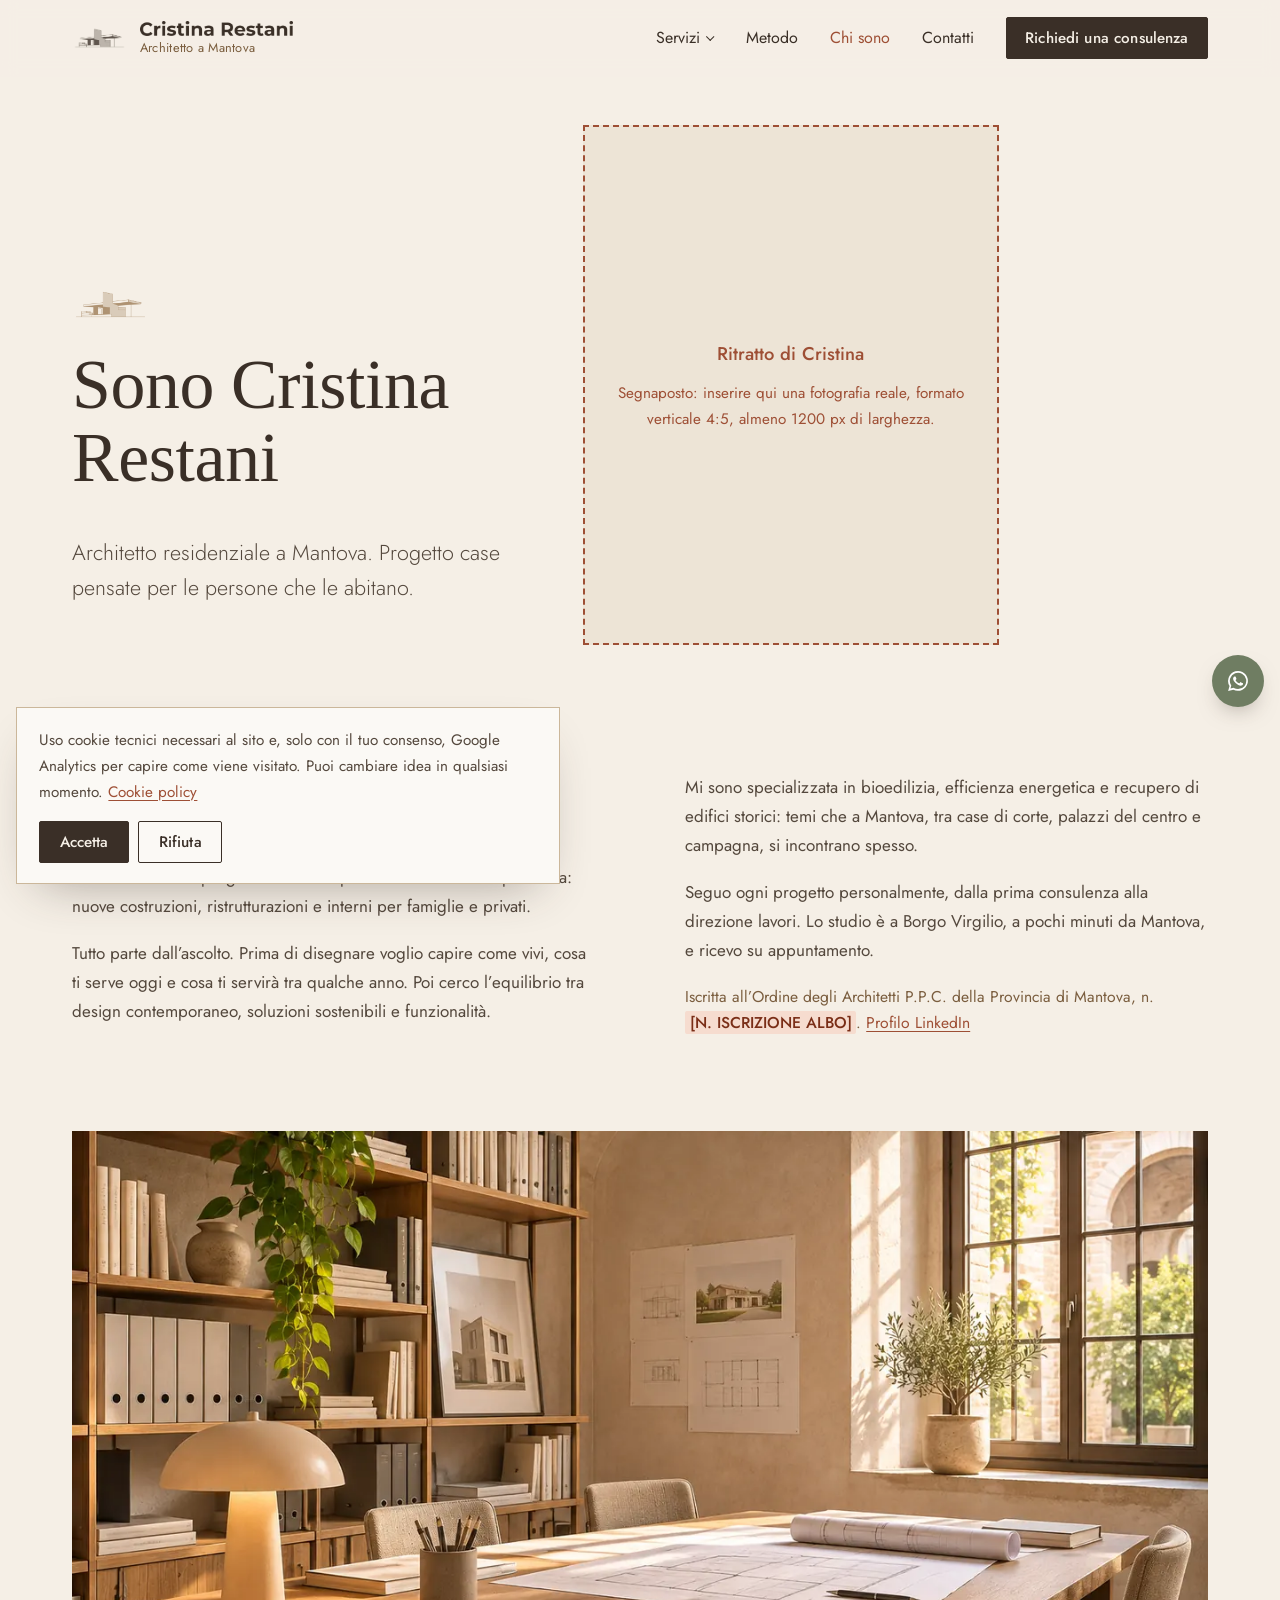
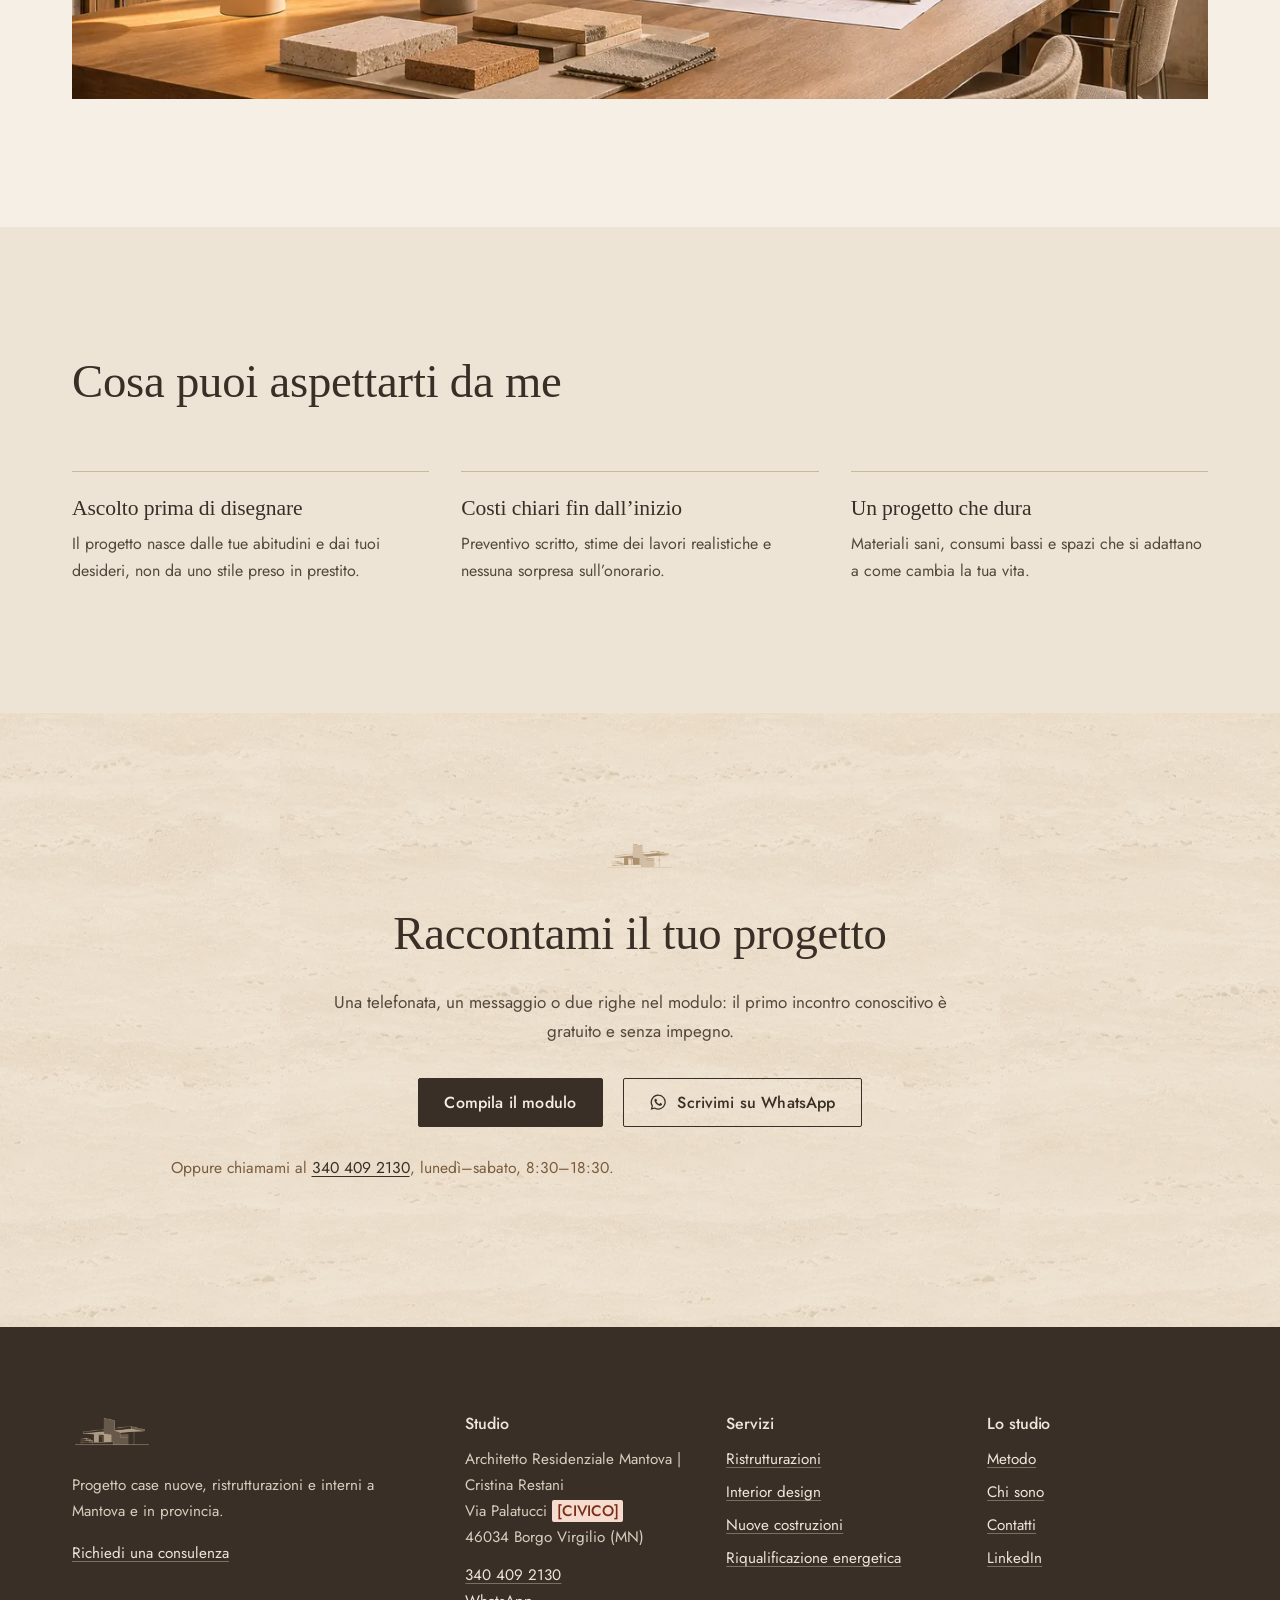
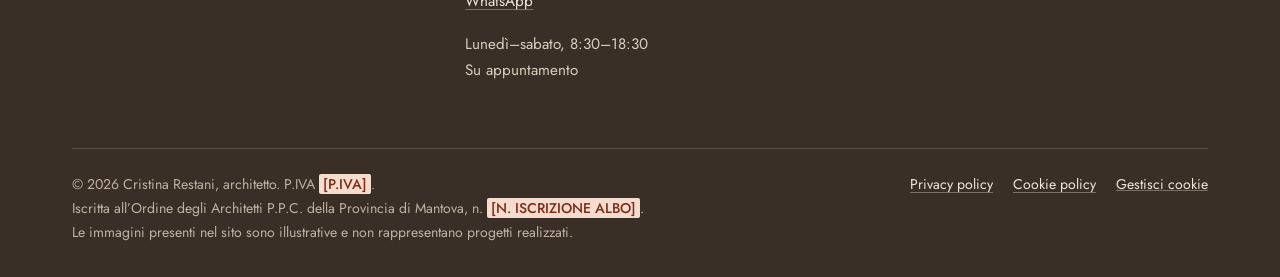
==== chi-sono/index.html @ 560571b9 "Bozza del sito architettomantova.it per revisione Co-Authored-By: Claude Opus 5.5 <noreply@anthropic" ====
<!DOCTYPE html>
<html lang="it">
<head>
<meta charset="utf-8">
<meta name="viewport" content="width=device-width, initial-scale=1">
<title>Chi sono | Cristina Restani, architetto a Mantova</title>
<meta name="description" content="Cristina Restani, architetto residenziale a Mantova: nuove costruzioni, ristrutturazioni e interni, con attenzione a bioedilizia, efficienza energetica ed edifici storici.">
<link rel="canonical" href="https://www.architettomantova.it/chi-sono/">
<meta name="robots" content="noindex, nofollow">
<meta property="og:type" content="website">
<meta property="og:locale" content="it_IT">
<meta property="og:site_name" content="Cristina Restani, architetto">
<meta property="og:title" content="Chi sono | Cristina Restani, architetto a Mantova">
<meta property="og:description" content="Cristina Restani, architetto residenziale a Mantova: nuove costruzioni, ristrutturazioni e interni, con attenzione a bioedilizia, efficienza energetica ed edifici storici.">
<meta property="og:url" content="https://www.architettomantova.it/chi-sono/">
<meta property="og:image" content="https://www.architettomantova.it/assets/img/og-image.jpg">
<meta property="og:image:width" content="1200">
<meta property="og:image:height" content="630">
<meta name="twitter:card" content="summary_large_image">
<meta name="theme-color" content="#f5efe6">
<link rel="icon" href="../favicon.ico" sizes="any">
<link rel="icon" type="image/png" sizes="32x32" href="../assets/favicon/favicon-32x32.png">
<link rel="icon" type="image/png" sizes="16x16" href="../assets/favicon/favicon-16x16.png">
<link rel="apple-touch-icon" href="../assets/favicon/apple-touch-icon.png">
<link rel="manifest" href="../site.webmanifest">
<link rel="preload" href="../assets/fonts/bodoni-moda-latin-opsz-normal.woff2" as="font" type="font/woff2" crossorigin>
<link rel="preload" href="../assets/fonts/jost-latin-400-normal.woff2" as="font" type="font/woff2" crossorigin>
<link rel="stylesheet" href="../assets/css/style.css">
<script type="application/ld+json">{"@context":"https://schema.org","@type":"ProfessionalService","additionalType":"https://www.wikidata.org/wiki/Q42973","@id":"https://www.architettomantova.it/#studio","name":"Architetto Residenziale Mantova | Cristina Restani","alternateName":"Architetto Cristina Restani","description":"Architetto residenziale a Mantova: progettazione case, nuove costruzioni, ristrutturazioni, interior design e riqualificazione energetica. Consulenze e direzione lavori a Mantova e provincia.","url":"https://www.architettomantova.it/","image":"https://www.architettomantova.it/assets/img/og-image.jpg","logo":"https://www.architettomantova.it/assets/favicon/android-chrome-512x512.png","telephone":"+39 340 409 2130","email":"architettocristinarestani@gmail.com","address":{"@type":"PostalAddress","streetAddress":"Via Palatucci","postalCode":"46034","addressLocality":"Borgo Virgilio","addressRegion":"MN","addressCountry":"IT"},"geo":{"@type":"GeoCoordinates","latitude":45.1138341,"longitude":10.7978958},"openingHoursSpecification":[{"@type":"OpeningHoursSpecification","dayOfWeek":["Monday","Tuesday","Wednesday","Thursday","Friday","Saturday"],"opens":"08:30","closes":"18:30"}],"areaServed":[{"@type":"City","name":"Mantova"},{"@type":"City","name":"Borgo Virgilio"},{"@type":"City","name":"Curtatone"},{"@type":"City","name":"Porto Mantovano"},{"@type":"City","name":"San Giorgio Bigarello"},{"@type":"City","name":"Bagnolo San Vito"},{"@type":"City","name":"Roncoferraro"},{"@type":"City","name":"Rivalta sul Mincio"},{"@type":"City","name":"San Silvestro"},{"@type":"City","name":"Cerese"},{"@type":"City","name":"Suzzara"},{"@type":"City","name":"San Benedetto Po"},{"@type":"City","name":"Gonzaga"}],"founder":{"@type":"Person","name":"Cristina Restani","jobTitle":"Architetto","sameAs":["https://www.linkedin.com/in/cristina-restani-8320693a/"]},"sameAs":["https://www.linkedin.com/in/cristina-restani-8320693a/"],"knowsAbout":["Architettura residenziale","Ristrutturazioni","Interior design","Bioedilizia","Efficienza energetica","Recupero di edifici storici"]}</script>
<script type="application/ld+json">{"@context":"https://schema.org","@type":"BreadcrumbList","itemListElement":[{"@type":"ListItem","position":1,"name":"Home","item":"https://www.architettomantova.it/"},{"@type":"ListItem","position":2,"name":"Chi sono","item":"https://www.architettomantova.it/chi-sono/"}]}</script>
</head>
<body class="tema-caldo">
<a class="skip-link" href="#contenuto">Vai al contenuto</a>
<header class="site-header">
  <div class="wrap site-header__bar">
    <a class="brand" href="../" aria-label="Cristina Restani, architetto: torna alla home">
      <span class="pict" aria-hidden="true"></span>
      <span class="brand__text"><span class="brand__name" aria-hidden="true"></span><span class="brand__role">Architetto a Mantova</span></span>
    </a>
    <button class="nav-toggle" type="button" aria-expanded="false" aria-controls="site-nav"><span class="nav-toggle__label">Menu</span><span class="nav-toggle__icon" aria-hidden="true"></span></button>
    <nav class="site-nav" id="site-nav" aria-label="Navigazione principale">
      <ul>
        <li><button class="nav-sub-toggle" type="button" aria-expanded="false" aria-controls="nav-servizi">Servizi</button>
          <ul class="nav-sub" id="nav-servizi" hidden><li><a href="../ristrutturazioni/">Ristrutturazioni</a></li><li><a href="../interior-design/">Interior design</a></li><li><a href="../nuove-costruzioni/">Nuove costruzioni</a></li><li><a href="../riqualificazione-energetica/">Riqualificazione energetica</a></li></ul></li>
        <li><a href="../metodo/">Metodo</a></li>
        <li><a href="../chi-sono/" aria-current="page">Chi sono</a></li>
        <li><a href="../contatti/">Contatti</a></li>
        <li class="nav-cta"><a class="btn btn--primary" href="../contatti/#modulo">Richiedi una consulenza</a></li>
      </ul>
    </nav>
  </div>
</header>
<main id="contenuto">
<section class="hero-page">
  <div class="wrap hero-page__grid">
    <div class="hero-page__media" style="margin:0">
      <div class="portrait-slot" role="img" aria-label="Spazio riservato al ritratto di Cristina Restani">
        <strong>Ritratto di Cristina</strong>
        <span>Segnaposto: inserire qui una fotografia reale, formato verticale 4:5, almeno 1200 px di larghezza.</span>
      </div>
    </div>
    <div class="hero-page__text">
      <span class="pict pict--draw" aria-hidden="true"></span>
      <h1>Sono Cristina Restani</h1>
      <p class="lead">Architetto residenziale a Mantova. Progetto case pensate per le persone che le abitano.</p>
    </div>
  </div>
</section>

<section class="section">
  <div class="wrap split">
    <div class="prose">
      <h2>Il mio lavoro</h2>
      <p>Da oltre vent’anni progetto abitazioni private a Mantova e in provincia: nuove costruzioni, ristrutturazioni e interni per famiglie e privati.</p>
      <p>Tutto parte dall’ascolto. Prima di disegnare voglio capire come vivi, cosa ti serve oggi e cosa ti servirà tra qualche anno. Poi cerco l’equilibrio tra design contemporaneo, soluzioni sostenibili e funzionalità.</p>
    </div>
    <div class="prose">
      <p>Mi sono specializzata in bioedilizia, efficienza energetica e recupero di edifici storici: temi che a Mantova, tra case di corte, palazzi del centro e campagna, si incontrano spesso.</p>
      <p>Seguo ogni progetto personalmente, dalla prima consulenza alla direzione lavori. Lo studio è a Borgo Virgilio, a pochi minuti da Mantova, e ricevo su appuntamento.</p>
      <p class="credentials">Iscritta all’Ordine degli Architetti P.P.C. della Provincia di Mantova, n. <span class="placeholder">[N. ISCRIZIONE ALBO]</span>. <a href="https://www.linkedin.com/in/cristina-restani-8320693a/" rel="noopener">Profilo LinkedIn</a></p>
    </div>
  </div>
  <div class="wrap wide-media"><img src="../assets/img/chisono-studio-1280.webp" srcset="../assets/img/chisono-studio-768.webp 768w, ../assets/img/chisono-studio-1280.webp 1280w, ../assets/img/chisono-studio-1536.webp 1536w" sizes="(min-width: 76em) 72rem, 100vw" width="1536" height="1024" alt="Piccolo studio di architettura in un edificio storico, con un grande tavolo in legno, disegni, campioni di materiali e librerie" loading="lazy" decoding="async"></div>
</section>

<section class="section section--alt" aria-labelledby="principi">
  <div class="wrap">
    <div class="section__head"><h2 id="principi">Cosa puoi aspettarti da me</h2></div>
    <div class="principles">
      <div class="offer__item"><h3>Ascolto prima di disegnare</h3><p>Il progetto nasce dalle tue abitudini e dai tuoi desideri, non da uno stile preso in prestito.</p></div>
      <div class="offer__item"><h3>Costi chiari fin dall’inizio</h3><p>Preventivo scritto, stime dei lavori realistiche e nessuna sorpresa sull’onorario.</p></div>
      <div class="offer__item"><h3>Un progetto che dura</h3><p>Materiali sani, consumi bassi e spazi che si adattano a come cambia la tua vita.</p></div>
    </div>
  </div>
</section>

<section class="section section--feature cta" aria-labelledby="cta-title">
  <div class="wrap">
    <span class="pict" aria-hidden="true"></span>
    <h2 id="cta-title">Raccontami il tuo progetto</h2>
    <p class="center">Una telefonata, un messaggio o due righe nel modulo: il primo incontro conoscitivo è gratuito e senza impegno.</p>
    <div class="actions">
      <a class="btn btn--primary" href="../contatti/#modulo">Compila il modulo</a>
      <a class="btn btn--ghost" href="https://wa.me/393404092130?text=Ciao%20Cristina%2C%20ti%20scrivo%20dal%20sito%20architettomantova.it" rel="noopener"><svg viewBox="0 0 24 24" aria-hidden="true" fill="currentColor"><path d="M12.04 2a9.9 9.9 0 0 0-8.5 15l-1.4 5 5.2-1.36A9.9 9.9 0 1 0 12.04 2Zm0 18.1a8.2 8.2 0 0 1-4.18-1.15l-.3-.18-3.08.81.82-3-.2-.31a8.2 8.2 0 1 1 6.94 3.83Zm4.5-6.14c-.25-.12-1.46-.72-1.69-.8-.23-.08-.39-.12-.55.12-.16.25-.63.8-.78.97-.14.16-.29.18-.53.06a6.7 6.7 0 0 1-3.32-2.9c-.25-.43.25-.4.72-1.33.08-.16.04-.3-.02-.43-.06-.12-.55-1.33-.76-1.82-.2-.48-.4-.41-.55-.42h-.47a.9.9 0 0 0-.65.3 2.74 2.74 0 0 0-.86 2.04 4.76 4.76 0 0 0 1 2.53 10.9 10.9 0 0 0 4.17 3.69c1.55.67 2.16.73 2.94.61.47-.07 1.46-.6 1.66-1.17.2-.58.2-1.07.15-1.17-.06-.1-.22-.17-.46-.29Z"/></svg>Scrivimi su WhatsApp</a>
    </div>
    <p class="cta__phone">Oppure chiamami al <a href="tel:+393404092130">340 409 2130</a>, lunedì–sabato, 8:30–18:30.</p>
  </div>
</section>
</main>
<footer class="site-footer">
  <div class="wrap">
    <div class="footer-grid">
      <div class="footer-brand">
        <span class="pict" aria-hidden="true"></span>
        <p>Progetto case nuove, ristrutturazioni e interni a Mantova e in provincia.</p>
        <p><a href="../contatti/#modulo">Richiedi una consulenza</a></p>
      </div>
      <div>
        <h2>Studio</h2>
        <address>Architetto Residenziale Mantova | Cristina Restani<br>Via Palatucci <span class="placeholder">[CIVICO]</span><br>46034 Borgo Virgilio (MN)</address>
        <p style="margin-top:.8rem"><a href="tel:+393404092130">340 409 2130</a><br><a href="https://wa.me/393404092130?text=Ciao%20Cristina%2C%20ti%20scrivo%20dal%20sito%20architettomantova.it" rel="noopener">WhatsApp</a></p>
        <p>Lunedì–sabato, 8:30–18:30<br>Su appuntamento</p>
      </div>
      <div>
        <h2>Servizi</h2>
        <ul><li><a href="../ristrutturazioni/">Ristrutturazioni</a></li><li><a href="../interior-design/">Interior design</a></li><li><a href="../nuove-costruzioni/">Nuove costruzioni</a></li><li><a href="../riqualificazione-energetica/">Riqualificazione energetica</a></li></ul>
      </div>
      <div>
        <h2>Lo studio</h2>
        <ul>
          <li><a href="../metodo/">Metodo</a></li>
          <li><a href="../chi-sono/">Chi sono</a></li>
          <li><a href="../contatti/">Contatti</a></li>
          <li><a href="https://www.linkedin.com/in/cristina-restani-8320693a/" rel="noopener">LinkedIn</a></li>
        </ul>
      </div>
    </div>
    <div class="footer-bottom">
      <div>
        <p>© 2026 Cristina Restani, architetto. P.IVA <span class="placeholder">[P.IVA]</span>.<br>Iscritta all’Ordine degli Architetti P.P.C. della Provincia di Mantova, n. <span class="placeholder">[N. ISCRIZIONE ALBO]</span>.</p>
        <p>Le immagini presenti nel sito sono illustrative e non rappresentano progetti realizzati.</p>
      </div>
      <p class="footer-legal"><a href="../privacy-policy/">Privacy policy</a> <a href="../cookie-policy/">Cookie policy</a> <button class="linkbtn" type="button" data-cookie-settings>Gestisci cookie</button></p>
    </div>
  </div>
</footer>
<a class="wa-float" href="https://wa.me/393404092130?text=Ciao%20Cristina%2C%20ti%20scrivo%20dal%20sito%20architettomantova.it" rel="noopener" aria-label="Scrivimi su WhatsApp"><svg viewBox="0 0 24 24" aria-hidden="true" fill="currentColor"><path d="M12.04 2a9.9 9.9 0 0 0-8.5 15l-1.4 5 5.2-1.36A9.9 9.9 0 1 0 12.04 2Zm0 18.1a8.2 8.2 0 0 1-4.18-1.15l-.3-.18-3.08.81.82-3-.2-.31a8.2 8.2 0 1 1 6.94 3.83Zm4.5-6.14c-.25-.12-1.46-.72-1.69-.8-.23-.08-.39-.12-.55.12-.16.25-.63.8-.78.97-.14.16-.29.18-.53.06a6.7 6.7 0 0 1-3.32-2.9c-.25-.43.25-.4.72-1.33.08-.16.04-.3-.02-.43-.06-.12-.55-1.33-.76-1.82-.2-.48-.4-.41-.55-.42h-.47a.9.9 0 0 0-.65.3 2.74 2.74 0 0 0-.86 2.04 4.76 4.76 0 0 0 1 2.53 10.9 10.9 0 0 0 4.17 3.69c1.55.67 2.16.73 2.94.61.47-.07 1.46-.6 1.66-1.17.2-.58.2-1.07.15-1.17-.06-.1-.22-.17-.46-.29Z"/></svg></a>
<div class="cookie-banner" id="cookie-banner" role="dialog" aria-live="polite" aria-label="Preferenze sui cookie" hidden>
  <p>Uso cookie tecnici necessari al sito e, solo con il tuo consenso, Google Analytics per capire come viene visitato. Puoi cambiare idea in qualsiasi momento. <a href="../cookie-policy/">Cookie policy</a></p>
  <div class="actions"><button class="btn btn--primary" type="button" data-consent="accept">Accetta</button><button class="btn btn--ghost" type="button" data-consent="reject">Rifiuta</button></div>
</div>
<script src="../assets/js/main.js" defer></script>
</body>
</html>
---- assets/css/style.css ----
/* ==========================================================================
   architettomantova.it — Cristina Restani
   Un solo foglio di stile, mobile-first.
   ========================================================================== */

/* ---------- Font (self-hosted, nessuna chiamata esterna) ---------- */
@font-face {
  font-family: "Bodoni Moda";
  src: url("../fonts/bodoni-moda-latin-opsz-normal.woff2") format("woff2");
  font-weight: 400 900;
  font-style: normal;
  font-display: swap;
}
@font-face {
  font-family: "Jost";
  src: url("../fonts/jost-latin-300-normal.woff2") format("woff2");
  font-weight: 300;
  font-style: normal;
  font-display: swap;
}
@font-face {
  font-family: "Jost";
  src: url("../fonts/jost-latin-400-normal.woff2") format("woff2");
  font-weight: 400;
  font-style: normal;
  font-display: swap;
}
@font-face {
  font-family: "Jost";
  src: url("../fonts/jost-latin-500-normal.woff2") format("woff2");
  font-weight: 500;
  font-style: normal;
  font-display: swap;
}

/* ---------- Token ---------- */
:root {
  --calce: #f5efe6;        /* intonaco bianco caldo */
  --calce-scura: #ede4d6;  /* sezioni alternate */
  --sabbia: #e2d4be;
  --travertino: #cbb79a;
  --rovere: #9c7b55;       /* linee, numeri, decorazioni */
  --rovere-scuro: #7a5d3e; /* testo secondario su chiaro */
  --terra: #3a2f27;        /* titoli e testo forte */
  --terra-testo: #54483d;  /* testo corrente */
  --terracotta: #9e4f35;   /* accento: link, focus */
  --salvia: #6f7d62;
  --bianco: #fbf9f5;       /* pagine minimal */
  --grigio: #ecebe7;       /* pagine minimal, campiture */

  --bg: var(--calce);
  --bg-alt: var(--calce-scura);
  --bg-feature: linear-gradient(rgba(237, 228, 214, .72), rgba(237, 228, 214, .72)), url("../img/texture-travertino.webp") center / 720px repeat;
  --bg-soft: linear-gradient(rgba(245, 239, 230, .55), rgba(245, 239, 230, .55)), url("../img/texture-intonaco.webp") center / 720px repeat;

  --serif: "Bodoni Moda", "Didot", "Bodoni 72", Georgia, serif;
  --sans: "Jost", "Futura", "Century Gothic", system-ui, sans-serif;

  --wrap: 76rem;
  --wrap-text: 40rem;
  --gutter: clamp(1.25rem, 4vw, 2.5rem);
  --section: clamp(4.5rem, 10vw, 8.5rem);
  --radius: 2px;
  --ease: cubic-bezier(.2, .7, .2, 1);
}

/* Le pagine minimal (progetto del nuovo) cambiano solo le campiture: niente texture. */
.tema-minimal {
  --bg: var(--bianco);
  --bg-alt: var(--grigio);
  --bg-feature: var(--grigio);
  --bg-soft: var(--bianco);
}

/* ---------- Base ---------- */
*, *::before, *::after { box-sizing: border-box; }
html { -webkit-text-size-adjust: 100%; scroll-behavior: smooth; }
@media (prefers-reduced-motion: reduce) {
  html { scroll-behavior: auto; }
  *, *::before, *::after { animation-duration: .01ms !important; animation-iteration-count: 1 !important; transition-duration: .01ms !important; }
}
body {
  margin: 0;
  background: var(--bg);
  color: var(--terra-testo);
  font-family: var(--sans);
  font-size: 1.0625rem;
  font-weight: 400;
  line-height: 1.7;
  text-rendering: optimizeLegibility;
  -webkit-font-smoothing: antialiased;
}
img { display: block; max-width: 100%; height: auto; }
a { color: var(--terracotta); text-decoration-thickness: 1px; text-underline-offset: .2em; }
a:hover { color: var(--terra); }
:focus-visible { outline: 2px solid var(--terracotta); outline-offset: 3px; }
::selection { background: var(--sabbia); color: var(--terra); }

h1, h2, h3, h4 {
  font-family: var(--serif);
  font-weight: 400;
  color: var(--terra);
  line-height: 1.12;
  margin: 0 0 .6em;
  letter-spacing: -.005em;
  text-wrap: balance;
}
h1 { font-size: clamp(2.5rem, 4.2vw + 1rem, 4.75rem); line-height: 1.04; }
h2 { font-size: clamp(1.95rem, 2.4vw + 1rem, 3.1rem); }
h3 { font-size: clamp(1.35rem, .6vw + 1.1rem, 1.65rem); line-height: 1.2; }
p { margin: 0 0 1.1em; max-width: var(--wrap-text); text-wrap: pretty; }
ul, ol { padding-left: 1.2em; }
strong { font-weight: 500; color: var(--terra); }

.lead { font-size: clamp(1.15rem, .5vw + 1rem, 1.35rem); line-height: 1.6; color: var(--terra-testo); font-weight: 300; }
.visually-hidden { position: absolute !important; width: 1px; height: 1px; overflow: hidden; clip: rect(0 0 0 0); white-space: nowrap; }

.skip-link { position: absolute; left: 1rem; top: -4rem; z-index: 100; background: var(--terra); color: var(--calce); padding: .6rem 1rem; }
.skip-link:focus { top: 1rem; }

.wrap { width: 100%; max-width: var(--wrap); margin-inline: auto; padding-inline: var(--gutter); }
.section { padding-block: var(--section); }
.section--alt { background: var(--bg-alt); }
.section--feature { background: var(--bg-feature); }
.section--soft { background: var(--bg-soft); }
.section__head { max-width: 46rem; margin-bottom: clamp(2.5rem, 5vw, 4rem); }
.section__head p { margin-top: -.2em; }
.center { text-align: center; margin-inline: auto; }
.center p { margin-inline: auto; }

/* ---------- Pittogramma: il segno ricorrente ---------- */
.pict {
  display: inline-block;
  width: var(--pw, 5.5rem);
  aspect-ratio: 514 / 213;
  background: currentColor;
  -webkit-mask: url("../brand/pittogramma.png") center / contain no-repeat;
  mask: url("../brand/pittogramma.png") center / contain no-repeat;
  color: var(--rovere);
}
@media (min-resolution: 2dppx) {
  .pict { -webkit-mask-image: url("../brand/pittogramma@2x.png"); mask-image: url("../brand/pittogramma@2x.png"); }
}
/* L'unico momento animato del sito: il pittogramma si disegna da sinistra. */
.pict--draw { animation: draw 1.6s var(--ease) .25s both; }
@keyframes draw { from { clip-path: inset(0 100% 0 0); } to { clip-path: inset(0 0 0 0); } }

/* ---------- Pulsanti ---------- */
.actions { display: flex; flex-wrap: wrap; gap: .75rem 1.25rem; align-items: center; margin-top: 2rem; }
.btn {
  display: inline-flex; align-items: center; gap: .6rem;
  min-height: 3.1rem; padding: .8rem 1.6rem;
  font: 500 1rem/1.2 var(--sans); letter-spacing: .01em;
  text-decoration: none; border-radius: var(--radius);
  border: 1px solid var(--terra); transition: background .25s, color .25s, border-color .25s;
  cursor: pointer;
}
.btn--primary { background: var(--terra); color: var(--calce); }
.btn--primary:hover { background: var(--terracotta); border-color: var(--terracotta); color: #fff; }
.btn--ghost { background: transparent; color: var(--terra); }
.btn--ghost:hover { background: var(--terra); color: var(--calce); }
.btn svg { width: 1.15rem; height: 1.15rem; flex: none; }
.link-quiet { color: var(--terra); font-weight: 500; text-decoration: underline; text-decoration-color: var(--travertino); }
.link-quiet:hover { text-decoration-color: var(--terracotta); color: var(--terracotta); }

/* ---------- Header ---------- */
.site-header {
  position: sticky; top: 0; z-index: 50;
  background: color-mix(in srgb, var(--bg) 94%, transparent);
  -webkit-backdrop-filter: blur(8px); backdrop-filter: blur(8px);
  border-bottom: 1px solid transparent; transition: border-color .3s;
}
.nav-open { overflow: hidden; }
.nav-open .site-header { -webkit-backdrop-filter: none; backdrop-filter: none; background: var(--bg); }
.site-header.is-scrolled { border-bottom-color: color-mix(in srgb, var(--travertino) 55%, transparent); }
.site-header__bar { display: flex; align-items: center; justify-content: space-between; gap: 1rem; height: 4.75rem; }
.brand { display: inline-flex; align-items: center; gap: .85rem; color: var(--terra); text-decoration: none; }
.brand .pict { --pw: 3.4rem; color: var(--terra); }
.brand__text { display: flex; flex-direction: column; line-height: 1.1; }
.brand__name { width: 9.6rem; aspect-ratio: 900 / 88; background: currentColor;
  -webkit-mask: url("../brand/logotipo.png") left center / contain no-repeat; mask: url("../brand/logotipo.png") left center / contain no-repeat; }
.brand__role { font-size: .8rem; color: var(--rovere-scuro); letter-spacing: .02em; margin-top: .3rem; }

.nav-toggle {
  display: inline-flex; align-items: center; gap: .6rem;
  background: none; border: 0; padding: .6rem 0; color: var(--terra); font: 500 1rem var(--sans); cursor: pointer;
}
.nav-toggle__icon { position: relative; width: 1.6rem; height: 10px; }
.nav-toggle__icon::before, .nav-toggle__icon::after { content: ""; position: absolute; left: 0; right: 0; height: 1.5px; background: currentColor; transition: transform .3s var(--ease); }
.nav-toggle__icon::before { top: 0; }
.nav-toggle__icon::after { bottom: 0; }
.nav-open .nav-toggle__icon::before { transform: translateY(4.25px) rotate(45deg); }
.nav-open .nav-toggle__icon::after { transform: translateY(-4.25px) rotate(-45deg); }

.site-nav { display: none; }
.nav-open .site-nav {
  display: block; position: fixed; inset: 4.75rem 0 0 0; background: var(--bg);
  overflow-y: auto; padding: 1.5rem var(--gutter) 3rem;
}
.site-nav ul { list-style: none; margin: 0; padding: 0; }
.site-nav a, .nav-sub-toggle { color: var(--terra); text-decoration: none; }
.site-nav > ul > li { border-bottom: 1px solid color-mix(in srgb, var(--travertino) 50%, transparent); }
.site-nav > ul > li > a, .nav-sub-toggle {
  display: block; width: 100%; text-align: left; padding: 1rem 0;
  font: 400 1.65rem/1.2 var(--serif); background: none; border: 0; cursor: pointer;
}
.site-nav .nav-sub { padding: 0 0 1rem 0; }
.nav-sub a { display: block; padding: .45rem 0; font-size: 1.1rem; }
.site-nav a[aria-current="page"] { color: var(--terracotta); }
.site-nav .nav-cta { border-bottom: 0; padding-top: 1.5rem; }
.site-nav .nav-cta a { font: 500 1rem var(--sans); }

@media (min-width: 64em) {
  .nav-toggle { display: none; }
  .site-nav, .nav-open .site-nav { display: block; position: static; padding: 0; background: none; overflow: visible; }
  .site-nav > ul { display: flex; align-items: center; gap: 2rem; }
  .site-nav > ul > li { border: 0; position: relative; }
  .site-nav > ul > li > a, .nav-sub-toggle { font: 400 1rem/1 var(--sans); padding: .5rem 0; width: auto; }
  .site-nav > ul > li > a:hover, .nav-sub-toggle:hover { color: var(--terracotta); }
  .nav-sub-toggle::after { content: ""; display: inline-block; width: .4em; height: .4em; margin-left: .45em; border: solid currentColor; border-width: 0 1.5px 1.5px 0; transform: translateY(-.2em) rotate(45deg); }
  .site-nav .nav-sub {
    position: absolute; top: calc(100% + .9rem); left: -1.5rem; min-width: 17rem;
    background: var(--bg); padding: 1rem 1.5rem; border: 1px solid color-mix(in srgb, var(--travertino) 60%, transparent);
    box-shadow: 0 18px 40px -24px rgba(58, 47, 39, .35);
  }
  .nav-sub[hidden] { display: none; }
  .nav-sub a { font-size: 1rem; }
  .site-nav .nav-cta { padding: 0; }
  .site-nav .nav-cta a { display: inline-flex; padding: .7rem 1.2rem; font-size: .95rem; min-height: 0; }
}

/* ---------- Hero home: immagine in passe-partout ---------- */
.hero-home { position: relative; padding: 0 clamp(.75rem, 2vw, 1.5rem); }
.hero-home__frame { position: relative; height: min(46vh, 30rem); overflow: hidden; }
.hero-home__frame img { width: 100%; height: 100%; object-fit: cover; object-position: 62% center; }
.hero-home__text {
  position: relative; margin: -4rem clamp(.5rem, 3vw, 2rem) 0;
  background: var(--bg); padding: 2rem clamp(1.25rem, 4vw, 3rem) 0;
}
.hero-home__text .pict { --pw: 6.5rem; margin-bottom: 1.4rem; color: var(--rovere); }
.hero-home__text h1 { margin-bottom: .35em; }
.hero-home__text .lead { max-width: 34rem; }
@media (min-width: 60em) {
  .hero-home__frame { height: calc(100vh - 4.75rem - 3rem); min-height: 34rem; max-height: 52rem; }
  .hero-home__frame img { object-position: center; }
  .hero-home__text {
    position: absolute; left: clamp(1.5rem, 4vw, 4rem); bottom: -3.5rem; margin: 0;
    width: min(40rem, 50%); padding: 3rem 3.25rem 2.75rem;
  }
}

/* ---------- Hero pagine interne: testo e immagine affiancati ---------- */
.hero-page { padding-top: clamp(1.5rem, 4vw, 3rem); }
.hero-page__grid { display: grid; gap: 2rem; }
.hero-page__media { margin: 0 calc(var(--gutter) * -1); }
.hero-page__media img { width: 100%; aspect-ratio: 3 / 2; object-fit: cover; }
.hero-page__text .pict { --pw: 4.75rem; margin-bottom: 1.25rem; }
.hero-page__text .lead { max-width: 32rem; }
.hero-page__note { margin-top: 1.5rem; font-size: .95rem; color: var(--rovere-scuro); }
@media (min-width: 56em) {
  .hero-page__grid { grid-template-columns: 5fr 7fr; align-items: end; gap: clamp(2rem, 5vw, 5rem); }
  .hero-page__media { margin: 0 calc(var(--gutter) * -1) 0 0; order: 2; }
  .hero-page__media img { aspect-ratio: 4 / 3.4; }
  .hero-page__text { padding-bottom: 1rem; }
}

/* ---------- Manifesto (frase centrata nel vuoto) ---------- */
.statement { text-align: center; }
.statement .pict { --pw: 4.5rem; margin-bottom: 2rem; }
.statement__text {
  font-family: var(--serif); color: var(--terra);
  font-size: clamp(1.55rem, 1.9vw + 1rem, 2.5rem); line-height: 1.32;
  max-width: 50rem; margin: 0 auto;
}

/* ---------- Presentazione con immagine sfalsata ---------- */
.intro { display: grid; gap: 3rem; align-items: center; }
.intro__media { position: relative; max-width: 30rem; }
.intro__media::before {
  content: ""; position: absolute; inset: 12% 0 -8% 18%;
  background: var(--sabbia) url("../img/texture-intonaco.webp") center / 600px; z-index: 0;
}
.intro__media img { position: relative; z-index: 1; width: 82%; aspect-ratio: 2 / 3; object-fit: cover; }
@media (min-width: 56em) {
  .intro { grid-template-columns: 5fr 6fr; gap: clamp(3rem, 7vw, 7rem); }
}

/* ---------- Servizi in home: colonne sfalsate ---------- */
.services { display: grid; gap: 3rem 1.5rem; grid-template-columns: 1fr; }
.service { position: relative; }
.service__img { overflow: hidden; margin-bottom: 1.25rem; }
.service__img img { width: 100%; aspect-ratio: 4 / 5; object-fit: cover; transition: transform .9s var(--ease); }
.service:hover .service__img img { transform: scale(1.03); }
.service h3 { margin-bottom: .4rem; }
.service h3 a { color: inherit; text-decoration: none; }
.service h3 a::after { content: ""; position: absolute; inset: 0; } /* tutta la scheda è cliccabile */
.service h3 a:focus-visible { outline: none; }
.service:focus-within { outline: 2px solid var(--terracotta); outline-offset: 6px; }
.service p { font-size: 1rem; margin: 0; }
.service__more { display: inline-block; margin-top: .9rem; font-weight: 500; color: var(--terra); border-bottom: 1px solid var(--travertino); }
.service:hover .service__more { border-color: var(--terracotta); color: var(--terracotta); }
@media (min-width: 38em) { .services { grid-template-columns: 1fr 1fr; } .service:nth-child(even) { margin-top: 4rem; } }
@media (min-width: 64em) {
  .services { grid-template-columns: repeat(4, 1fr); gap: 2rem; }
  .service:nth-child(even) { margin-top: 5.5rem; }
  .service__img img { aspect-ratio: 2 / 3; }
}

/* ---------- Passaggi numerati (solo dove c'è una sequenza) ---------- */
.steps { list-style: none; margin: 0; padding: 0; display: grid; gap: 2.25rem; counter-reset: step; }
.step { position: relative; padding-top: 1.4rem; border-top: 1px solid var(--travertino); counter-increment: step; }
.step::before {
  content: counter(step); display: block; font-family: var(--serif); font-size: 2.6rem; line-height: 1;
  color: var(--rovere); margin-bottom: .9rem;
}
.step h3 { font-size: 1.35rem; margin-bottom: .45rem; }
.step p { font-size: 1rem; margin: 0; }
@media (min-width: 44em) { .steps { grid-template-columns: repeat(2, 1fr); gap: 2.5rem 2rem; } }
@media (min-width: 64em) {
  .steps--4 { grid-template-columns: repeat(4, 1fr); }
  .steps--5 { grid-template-columns: repeat(5, 1fr); gap: 1.5rem; }
  .steps--3 { grid-template-columns: repeat(3, 1fr); }
}
.section__foot { margin-top: 3rem; }

/* ---------- Zona servita ---------- */
.zone__media { margin-bottom: clamp(2.5rem, 5vw, 4rem); }
.zone__media img { width: 100%; aspect-ratio: 21 / 9; object-fit: cover; }
.zone { display: grid; gap: 2rem; }
.towns { list-style: none; padding: 0; margin: 0; columns: 2; column-gap: 2rem; }
.towns li { padding: .5rem 0; border-bottom: 1px solid color-mix(in srgb, var(--travertino) 55%, transparent); break-inside: avoid; color: var(--terra); }
@media (min-width: 48em) { .towns { columns: 3; } }
@media (min-width: 60em) { .zone { grid-template-columns: 4fr 7fr; gap: 5rem; } }

/* ---------- Invito finale ---------- */
.cta { text-align: center; position: relative; overflow: hidden; }
.cta .pict { --pw: 4.5rem; margin-bottom: 1.75rem; }
.cta h2 { max-width: 34rem; margin-inline: auto; }
.cta .actions { justify-content: center; }
.cta__phone { margin-top: 1.75rem; font-size: .98rem; color: var(--rovere-scuro); }
.cta__phone a { color: var(--terra); }

/* ---------- Pagine servizio ---------- */
.prose h2 { margin-top: 0; }
.split { display: grid; gap: 3rem; align-items: start; }
@media (min-width: 56em) {
  .split { grid-template-columns: 1fr 1fr; gap: clamp(3rem, 7vw, 6.5rem); align-items: center; }
  .split--media-left > :first-child { order: -1; }
}
.split__media img { width: 100%; object-fit: cover; }
.wide-media { margin-top: clamp(3rem, 6vw, 5rem); }
.wide-media img { width: 100%; aspect-ratio: 16 / 8; object-fit: cover; }

.offer { display: grid; gap: 2.5rem; }
.offer__item { border-top: 1px solid var(--travertino); padding-top: 1.5rem; }
.offer__item h3 { margin-bottom: .5rem; }
.offer__item p { font-size: 1rem; margin: 0; }
@media (min-width: 52em) { .offer { grid-template-columns: repeat(3, 1fr); gap: 2.5rem; } }

.reasons { margin: 0; }
.reasons div { padding: 1.1rem 0; border-bottom: 1px solid color-mix(in srgb, var(--travertino) 60%, transparent); }
.reasons div:first-child { border-top: 1px solid color-mix(in srgb, var(--travertino) 60%, transparent); }
.reasons dt { font-family: var(--serif); font-size: 1.25rem; color: var(--terra); margin-bottom: .2rem; }
.reasons dd { margin: 0; font-size: 1rem; }

.costs { display: grid; gap: 2.5rem; }
.costs__box { background: var(--bg); padding: clamp(1.75rem, 4vw, 3rem); }
.costs__box h3 { margin-bottom: .75rem; }
.costs__box p:last-child { margin-bottom: 0; }
.costs__list { margin: 0; }
.costs__list div { display: grid; gap: .1rem; padding: .85rem 0; border-bottom: 1px solid color-mix(in srgb, var(--travertino) 60%, transparent); }
.costs__list dt { color: var(--terra); font-weight: 500; }
.costs__list dd { margin: 0; }
.note { font-size: .95rem; color: var(--rovere-scuro); }
@media (min-width: 52em) {
  .costs { grid-template-columns: 1fr 1fr; }
  .costs__list div { grid-template-columns: 14rem 1fr; gap: 1.5rem; }
}

/* ---------- FAQ (details nativi, accessibili senza JS) ---------- */
.faq { max-width: 52rem; }
.faq details { border-bottom: 1px solid color-mix(in srgb, var(--rovere) 35%, transparent); }
.faq details:first-of-type { border-top: 1px solid color-mix(in srgb, var(--rovere) 35%, transparent); }
.faq summary {
  list-style: none; cursor: pointer; position: relative;
  padding: 1.3rem 2.5rem 1.3rem 0; font-family: var(--serif); font-size: clamp(1.15rem, .4vw + 1.05rem, 1.35rem); color: var(--terra); line-height: 1.3;
}
.faq summary::-webkit-details-marker { display: none; }
.faq summary::after {
  content: ""; position: absolute; right: .35rem; top: 50%; width: .7rem; height: .7rem;
  border: solid var(--rovere); border-width: 0 1.5px 1.5px 0; transform: translateY(-70%) rotate(45deg); transition: transform .3s var(--ease);
}
.faq details[open] summary::after { transform: translateY(-25%) rotate(-135deg); }
.faq summary:hover { color: var(--terracotta); }
.faq__answer { padding: 0 0 1.4rem; }
.faq__answer p, .faq__answer ul { font-size: 1rem; }
.faq__answer ul { margin: 0 0 1em; }

/* ---------- Modulo ---------- */
.contact-grid { display: grid; gap: 3rem; }
@media (min-width: 60em) { .contact-grid { grid-template-columns: 7fr 4fr; gap: 5rem; } }
.form { display: grid; gap: 1.25rem; }
.form__row { display: grid; gap: 1.25rem; }
@media (min-width: 40em) { .form__row { grid-template-columns: 1fr 1fr; } }
.field { display: grid; gap: .4rem; }
.field label, .field legend { font-size: .95rem; font-weight: 500; color: var(--terra); }
.field .req { color: var(--terracotta); }
.field input, .field select, .field textarea {
  width: 100%; font: 400 1rem/1.5 var(--sans); color: var(--terra);
  background: var(--bianco); border: 1px solid var(--travertino); border-radius: var(--radius);
  padding: .8rem .95rem; min-height: 3.1rem; transition: border-color .2s;
}
.tema-minimal .field input, .tema-minimal .field select, .tema-minimal .field textarea { background: #fff; }
.field select { appearance: none; background-image: linear-gradient(45deg, transparent 50%, var(--rovere) 50%), linear-gradient(135deg, var(--rovere) 50%, transparent 50%);
  background-position: calc(100% - 1.3rem) 55%, calc(100% - .95rem) 55%; background-size: .35rem .35rem; background-repeat: no-repeat; padding-right: 2.5rem; }
.field textarea { min-height: 8rem; resize: vertical; }
.field input:hover, .field select:hover, .field textarea:hover { border-color: var(--rovere); }
.field input:focus-visible, .field select:focus-visible, .field textarea:focus-visible { outline: 2px solid var(--terracotta); outline-offset: 0; border-color: var(--terracotta); }
.check { display: flex; gap: .75rem; align-items: flex-start; font-size: .95rem; }
.check input { width: 1.2rem; height: 1.2rem; margin-top: .25rem; accent-color: var(--terra); flex: none; }
.hp { position: absolute; left: -9999px; }
.form__status { min-height: 1.5rem; margin: 0; font-weight: 500; }
.form__status.is-ok { color: var(--salvia); }
.form__status.is-error { color: var(--terracotta); }
.form .note { margin: 0; }

.contact-card { display: grid; gap: 1.5rem; align-content: start; }
.contact-card h3 { font-size: 1.3rem; margin-bottom: .3rem; }
.contact-card p { margin: 0; font-size: 1rem; }
.contact-card a { color: var(--terra); }
.contact-card .btn { margin-top: .75rem; }

/* ---------- Metodo: fasi alternate ---------- */
.phase { display: grid; gap: 2rem; align-items: center; padding-block: clamp(2.5rem, 5vw, 4rem); }
.phase + .phase { border-top: 1px solid color-mix(in srgb, var(--travertino) 60%, transparent); }
.phase__num { font-family: var(--serif); font-size: 3.5rem; line-height: 1; color: var(--rovere); display: block; margin-bottom: .75rem; }
.phase__media img { width: 100%; aspect-ratio: 1; object-fit: cover; max-width: 30rem; }
@media (min-width: 56em) {
  .phase { grid-template-columns: 1fr 1fr; gap: clamp(3rem, 7vw, 6rem); }
  .phase--flip .phase__media { order: 2; }
  .phase--text { grid-template-columns: 1fr; }
  .phase--text > div { max-width: 40rem; margin-left: calc(50% + clamp(1.5rem, 3.5vw, 3rem)); }
}

/* ---------- Chi sono ---------- */
.portrait-slot {
  aspect-ratio: 4 / 5; width: 100%; max-width: 26rem;
  display: grid; place-content: center; gap: .75rem; text-align: center; padding: 2rem;
  border: 2px dashed var(--terracotta); background: var(--calce-scura); color: var(--terracotta);
}
.portrait-slot strong { color: var(--terracotta); font-size: 1.15rem; }
.portrait-slot span { font-size: .95rem; }
.principles { display: grid; gap: 2rem; }
@media (min-width: 52em) { .principles { grid-template-columns: repeat(3, 1fr); } }
.principles h3 { font-size: 1.35rem; }
.principles p { font-size: 1rem; margin: 0; }
.credentials { font-size: .98rem; color: var(--rovere-scuro); }

/* ---------- Segnaposto ben visibili ---------- */
.placeholder { background: #f6dccf; color: #7a2e17; padding: 0 .3em; border-radius: 2px; font-weight: 500; white-space: nowrap; }

/* ---------- Testi legali ---------- */
.legal { max-width: 46rem; }
.legal h2 { font-size: 1.6rem; margin-top: 2.5rem; }
.legal h3 { font-size: 1.2rem; margin-top: 1.75rem; }
.legal table { width: 100%; border-collapse: collapse; font-size: .95rem; margin: 1rem 0 1.5rem; }
.legal th, .legal td { text-align: left; padding: .6rem .5rem; border-bottom: 1px solid var(--travertino); vertical-align: top; }
.legal th { color: var(--terra); font-weight: 500; }
.draft-banner { background: #f6dccf; color: #7a2e17; padding: 1rem 1.25rem; margin-bottom: 2rem; font-size: .95rem; }

/* ---------- 404 ---------- */
.not-found { min-height: 60vh; display: grid; place-content: center; text-align: center; }
.not-found .pict { --pw: 8rem; margin: 0 auto 2rem; }

/* ---------- Footer ---------- */
.site-footer { background: var(--terra); color: #d9cdbd; padding-block: clamp(3.5rem, 7vw, 5.5rem) 2rem; font-size: .95rem; }
.site-footer a { color: #efe6d9; text-decoration-color: rgba(239, 230, 217, .35); }
.site-footer a:hover { color: #fff; text-decoration-color: #fff; }
.footer-grid { display: grid; gap: 2.5rem; }
@media (min-width: 48em) { .footer-grid { grid-template-columns: 1.4fr 1fr 1fr; } }
@media (min-width: 64em) { .footer-grid { grid-template-columns: 1.6fr 1fr 1fr 1fr; } }
.footer-brand .pict { --pw: 5rem; color: var(--travertino); margin-bottom: 1rem; }
.footer-brand p { color: #d9cdbd; }
.site-footer h2 { font-family: var(--sans); font-size: 1rem; font-weight: 500; color: #efe6d9; margin-bottom: .9rem; }
.site-footer ul { list-style: none; padding: 0; margin: 0; }
.site-footer li { margin-bottom: .45rem; }
.site-footer address { font-style: normal; }
.footer-bottom { margin-top: 3rem; padding-top: 1.5rem; border-top: 1px solid rgba(217, 205, 189, .2); display: grid; gap: .6rem; font-size: .88rem; color: #bfb19f; }
@media (min-width: 48em) { .footer-bottom { grid-template-columns: 1fr auto; } }
.footer-bottom p { margin: 0; max-width: none; }
.linkbtn { background: none; border: 0; padding: 0; font: inherit; color: #efe6d9; text-decoration: underline; text-decoration-color: rgba(239, 230, 217, .35); cursor: pointer; }
.site-footer .placeholder { background: #f6dccf; color: #7a2e17; }

/* ---------- WhatsApp discreto ---------- */
.wa-float {
  position: fixed; right: 1rem; bottom: 1rem; z-index: 40;
  width: 3.25rem; height: 3.25rem; border-radius: 50%; display: grid; place-items: center;
  background: var(--salvia); color: #fff; box-shadow: 0 10px 24px -12px rgba(58, 47, 39, .6);
  transition: transform .25s var(--ease), background .25s, bottom .3s var(--ease);
}
.wa-float:hover { background: var(--terra); color: #fff; transform: translateY(-2px); }
.wa-float svg { width: 1.5rem; height: 1.5rem; }
.has-cookie-banner .wa-float { bottom: calc(var(--cookie-h, 9rem) + 1rem); }

/* ---------- Banner cookie ---------- */
.cookie-banner {
  position: fixed; left: 1rem; right: 1rem; bottom: 1rem; z-index: 60;
  max-width: 34rem; background: var(--bianco); color: var(--terra-testo);
  border: 1px solid var(--travertino); padding: 1.25rem 1.4rem; box-shadow: 0 20px 50px -24px rgba(58, 47, 39, .45); font-size: .95rem;
}
.cookie-banner[hidden] { display: none; }
.cookie-banner p { margin: 0 0 1rem; }
.cookie-banner .actions { margin-top: 0; gap: .6rem; }
.cookie-banner .btn { min-height: 2.6rem; padding: .55rem 1.2rem; font-size: .95rem; }
@media (max-width: 40em) {
  .cookie-banner { left: .5rem; right: .5rem; bottom: .5rem; padding: .9rem 1rem; font-size: .86rem; line-height: 1.5; }
  .cookie-banner p { margin-bottom: .7rem; }
  .cookie-banner .actions { flex-wrap: nowrap; }
  .cookie-banner .btn { flex: 1; justify-content: center; min-height: 2.5rem; }
}

/* ---------- Stampa ---------- */
@media print {
  .site-header, .wa-float, .cookie-banner, .site-footer .footer-bottom button { display: none !important; }
  body { background: #fff; }
}
.footer-legal { display: flex; flex-wrap: wrap; gap: .4rem 1.25rem; align-items: baseline; }
/* Pulsante nel menu: ripristina lo stile .btn--primary sovrascritto dalle regole del menu */
.site-nav .nav-cta a.btn { display: inline-flex; width: auto; background: var(--terra); color: var(--calce); border: 1px solid var(--terra); padding: .8rem 1.4rem; font: 500 1rem/1.2 var(--sans); }
.site-nav .nav-cta a.btn:hover { background: var(--terracotta); border-color: var(--terracotta); color: #fff; }
@media (min-width: 64em) { .site-nav .nav-cta a.btn { padding: .65rem 1.15rem; font-size: .95rem; } }
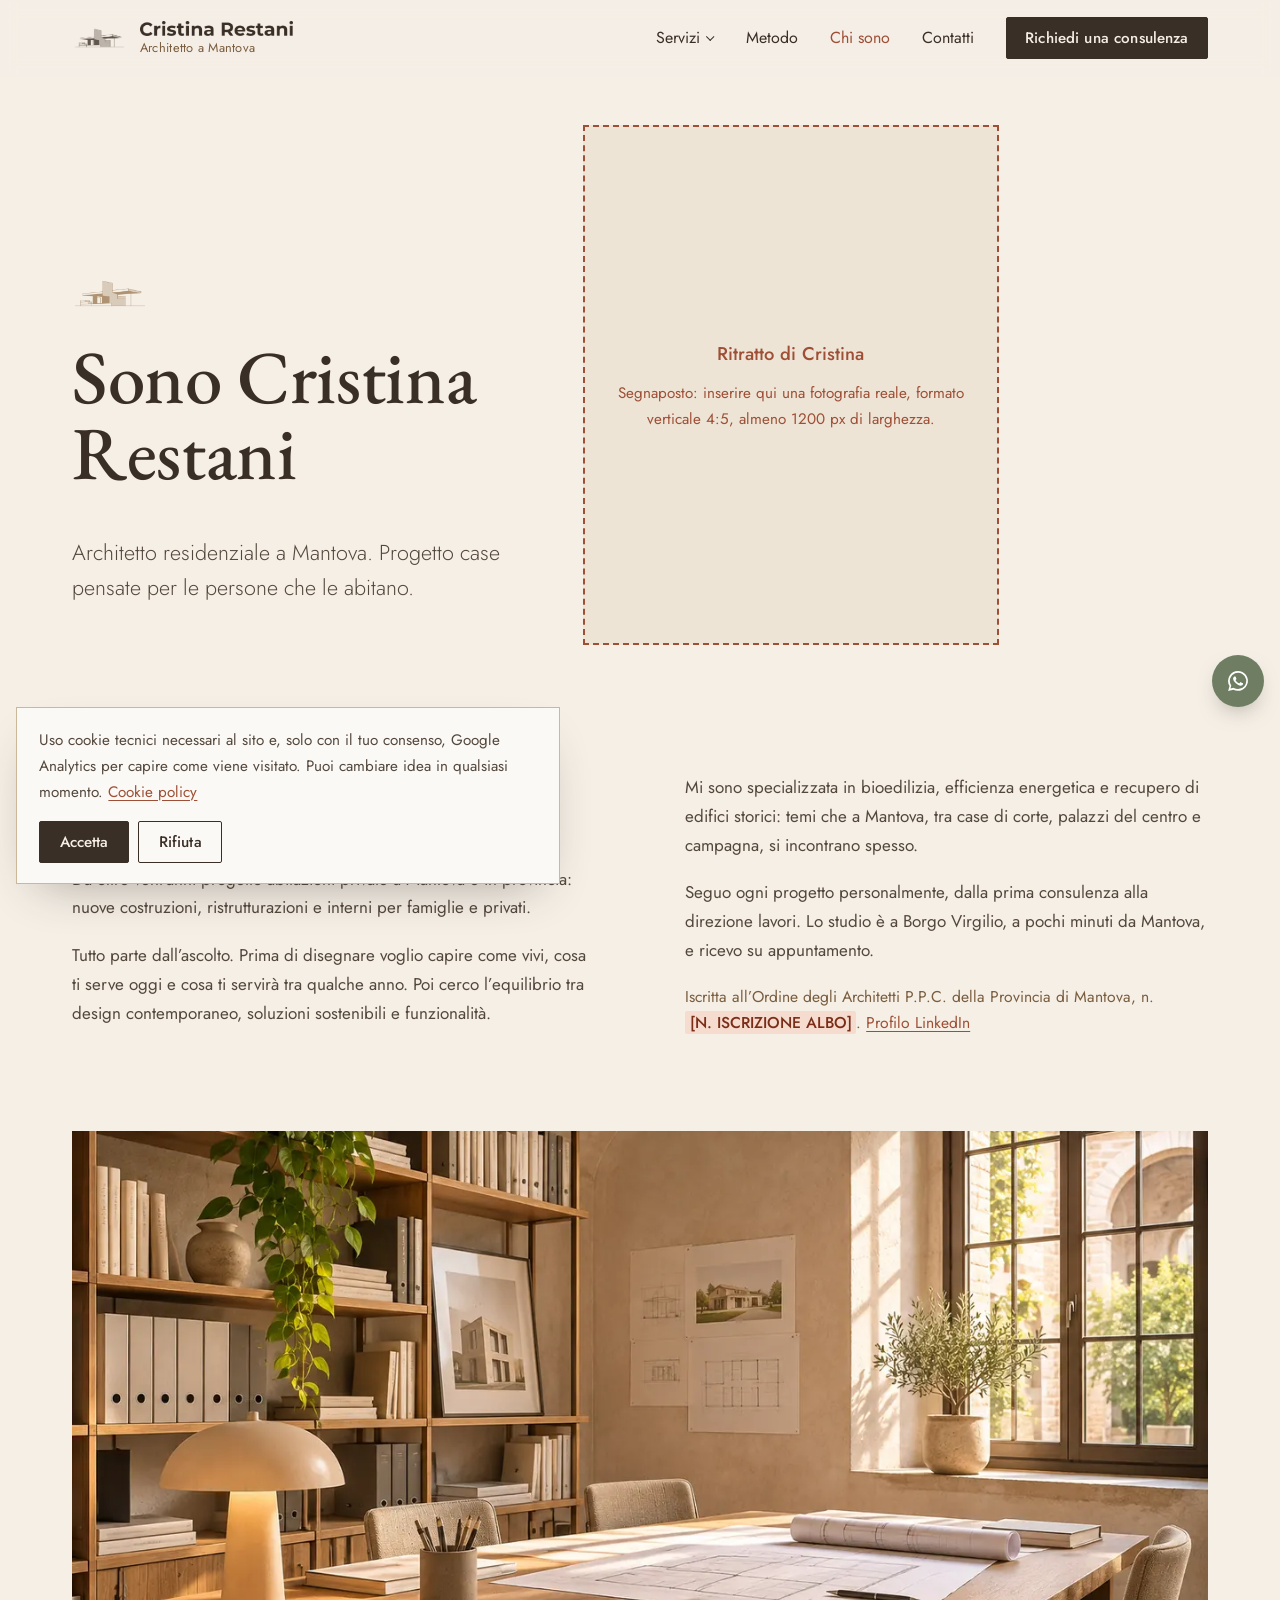
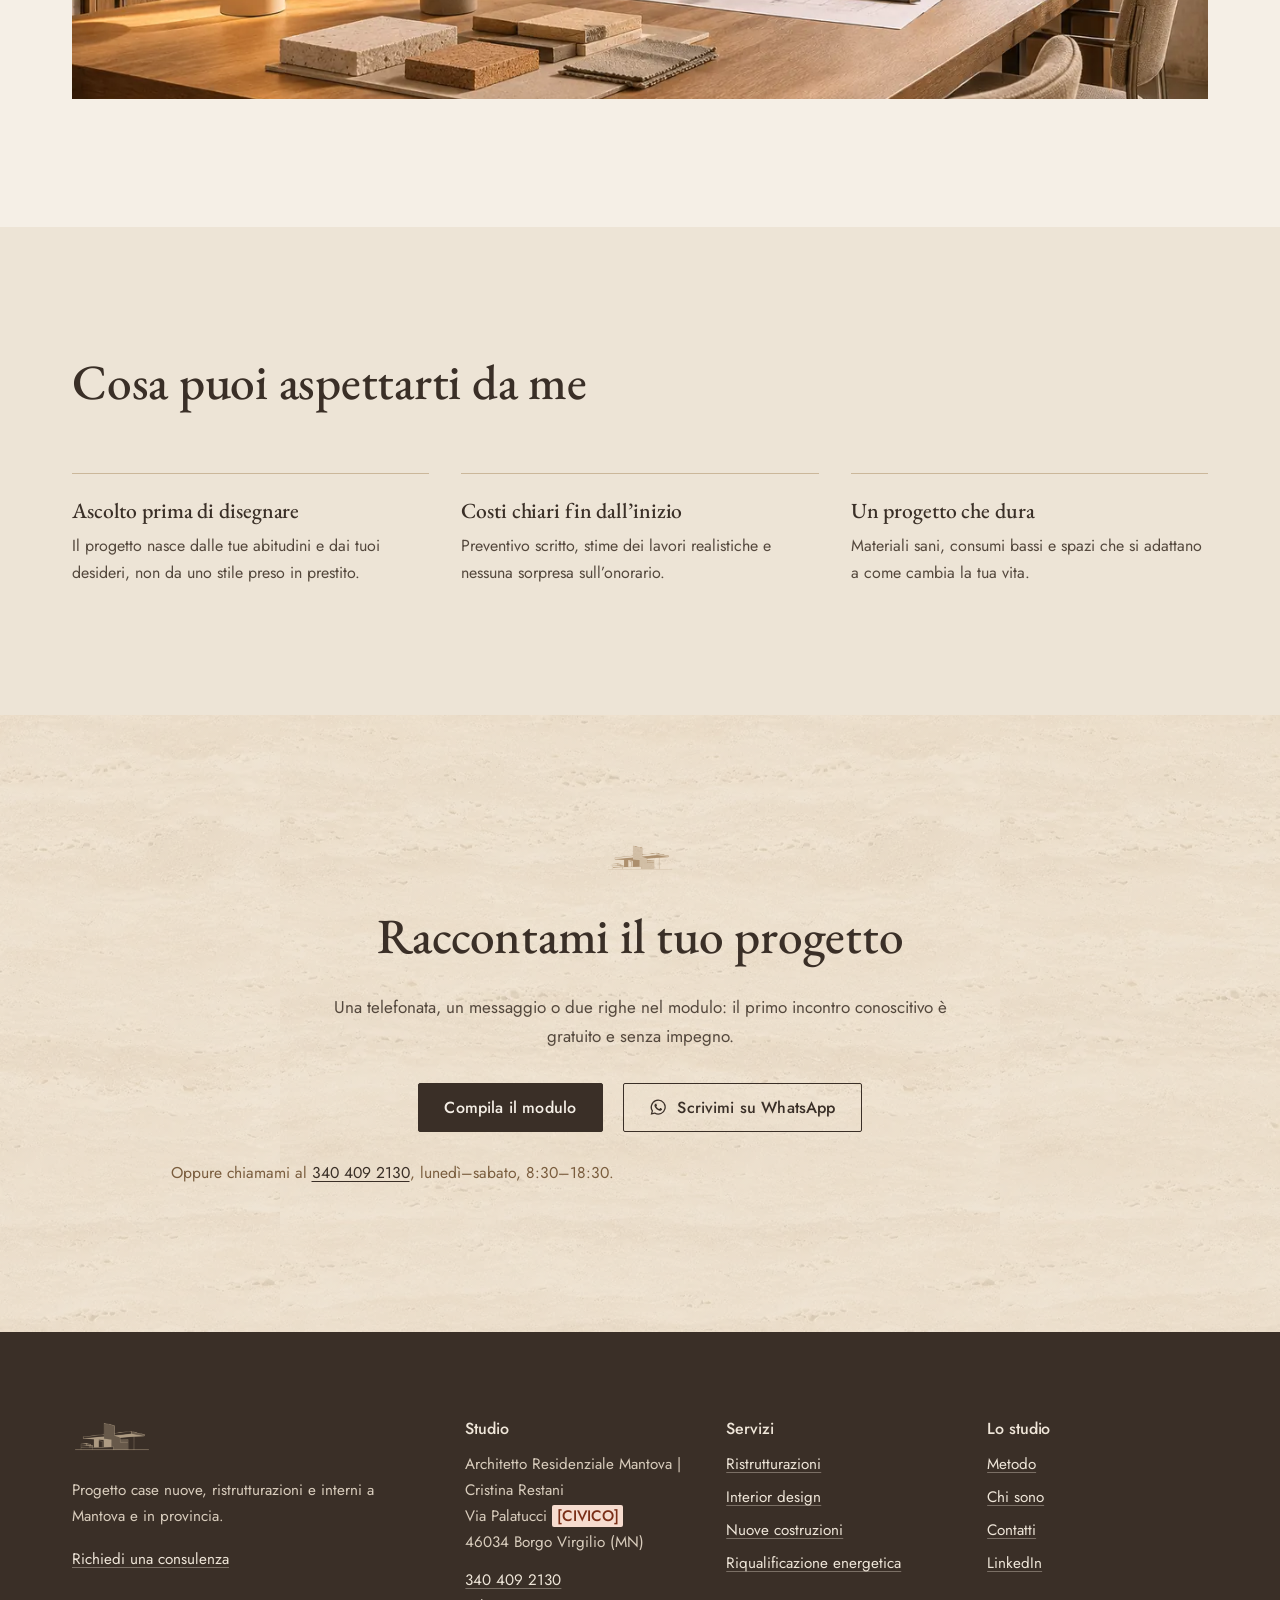
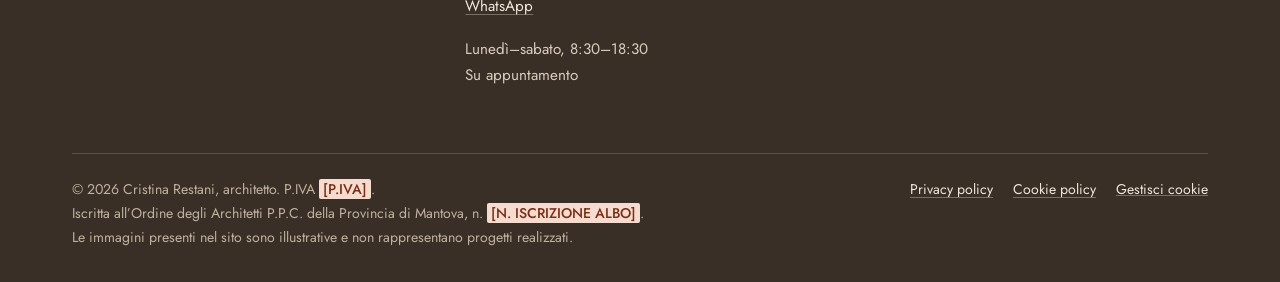
==== commit 6ff5227c: "Titoli in EB Garamond al posto di Bodoni Moda Co-Authored-By: Claude Opus 5.5 <noreply@anthropic.com" ====
--- a/chi-sono/index.html
+++ b/chi-sono/index.html
@@ -23,7 +23,7 @@
 <link rel="icon" type="image/png" sizes="16x16" href="../assets/favicon/favicon-16x16.png">
 <link rel="apple-touch-icon" href="../assets/favicon/apple-touch-icon.png">
 <link rel="manifest" href="../site.webmanifest">
-<link rel="preload" href="../assets/fonts/bodoni-moda-latin-opsz-normal.woff2" as="font" type="font/woff2" crossorigin>
+<link rel="preload" href="../assets/fonts/eb-garamond-latin-wght-normal.woff2" as="font" type="font/woff2" crossorigin>
 <link rel="preload" href="../assets/fonts/jost-latin-400-normal.woff2" as="font" type="font/woff2" crossorigin>
 <link rel="stylesheet" href="../assets/css/style.css">
 <script type="application/ld+json">{"@context":"https://schema.org","@type":"ProfessionalService","additionalType":"https://www.wikidata.org/wiki/Q42973","@id":"https://www.architettomantova.it/#studio","name":"Architetto Residenziale Mantova | Cristina Restani","alternateName":"Architetto Cristina Restani","description":"Architetto residenziale a Mantova: progettazione case, nuove costruzioni, ristrutturazioni, interior design e riqualificazione energetica. Consulenze e direzione lavori a Mantova e provincia.","url":"https://www.architettomantova.it/","image":"https://www.architettomantova.it/assets/img/og-image.jpg","logo":"https://www.architettomantova.it/assets/favicon/android-chrome-512x512.png","telephone":"+39 340 409 2130","email":"architettocristinarestani@gmail.com","address":{"@type":"PostalAddress","streetAddress":"Via Palatucci","postalCode":"46034","addressLocality":"Borgo Virgilio","addressRegion":"MN","addressCountry":"IT"},"geo":{"@type":"GeoCoordinates","latitude":45.1138341,"longitude":10.7978958},"openingHoursSpecification":[{"@type":"OpeningHoursSpecification","dayOfWeek":["Monday","Tuesday","Wednesday","Thursday","Friday","Saturday"],"opens":"08:30","closes":"18:30"}],"areaServed":[{"@type":"City","name":"Mantova"},{"@type":"City","name":"Borgo Virgilio"},{"@type":"City","name":"Curtatone"},{"@type":"City","name":"Porto Mantovano"},{"@type":"City","name":"San Giorgio Bigarello"},{"@type":"City","name":"Bagnolo San Vito"},{"@type":"City","name":"Roncoferraro"},{"@type":"City","name":"Rivalta sul Mincio"},{"@type":"City","name":"San Silvestro"},{"@type":"City","name":"Cerese"},{"@type":"City","name":"Suzzara"},{"@type":"City","name":"San Benedetto Po"},{"@type":"City","name":"Gonzaga"}],"founder":{"@type":"Person","name":"Cristina Restani","jobTitle":"Architetto","sameAs":["https://www.linkedin.com/in/cristina-restani-8320693a/"]},"sameAs":["https://www.linkedin.com/in/cristina-restani-8320693a/"],"knowsAbout":["Architettura residenziale","Ristrutturazioni","Interior design","Bioedilizia","Efficienza energetica","Recupero di edifici storici"]}</script>
--- a/assets/css/style.css
+++ b/assets/css/style.css
@@ -5,9 +5,9 @@
 
 /* ---------- Font (self-hosted, nessuna chiamata esterna) ---------- */
 @font-face {
-  font-family: "Bodoni Moda";
-  src: url("../fonts/bodoni-moda-latin-opsz-normal.woff2") format("woff2");
-  font-weight: 400 900;
+  font-family: "EB Garamond";
+  src: url("../fonts/eb-garamond-latin-wght-normal.woff2") format("woff2");
+  font-weight: 400 800;
   font-style: normal;
   font-display: swap;
 }
@@ -53,7 +53,7 @@
   --bg-feature: linear-gradient(rgba(237, 228, 214, .72), rgba(237, 228, 214, .72)), url("../img/texture-travertino.webp") center / 720px repeat;
   --bg-soft: linear-gradient(rgba(245, 239, 230, .55), rgba(245, 239, 230, .55)), url("../img/texture-intonaco.webp") center / 720px repeat;
 
-  --serif: "Bodoni Moda", "Didot", "Bodoni 72", Georgia, serif;
+  --serif: "EB Garamond", "Garamond", "Iowan Old Style", Georgia, serif;
   --sans: "Jost", "Futura", "Century Gothic", system-ui, sans-serif;
 
   --wrap: 76rem;
@@ -98,16 +98,16 @@
 
 h1, h2, h3, h4 {
   font-family: var(--serif);
-  font-weight: 400;
+  font-weight: 500;
   color: var(--terra);
-  line-height: 1.12;
+  line-height: 1.1;
   margin: 0 0 .6em;
   letter-spacing: -.005em;
   text-wrap: balance;
 }
-h1 { font-size: clamp(2.5rem, 4.2vw + 1rem, 4.75rem); line-height: 1.04; }
-h2 { font-size: clamp(1.95rem, 2.4vw + 1rem, 3.1rem); }
-h3 { font-size: clamp(1.35rem, .6vw + 1.1rem, 1.65rem); line-height: 1.2; }
+h1 { font-size: clamp(2.75rem, 4.6vw + 1rem, 5.2rem); line-height: 1.02; }
+h2 { font-size: clamp(2.1rem, 2.6vw + 1rem, 3.35rem); }
+h3 { font-size: clamp(1.45rem, .6vw + 1.2rem, 1.8rem); line-height: 1.2; }
 p { margin: 0 0 1.1em; max-width: var(--wrap-text); text-wrap: pretty; }
 ul, ol { padding-left: 1.2em; }
 strong { font-weight: 500; color: var(--terra); }
@@ -202,7 +202,7 @@
 .site-nav > ul > li { border-bottom: 1px solid color-mix(in srgb, var(--travertino) 50%, transparent); }
 .site-nav > ul > li > a, .nav-sub-toggle {
   display: block; width: 100%; text-align: left; padding: 1rem 0;
-  font: 400 1.65rem/1.2 var(--serif); background: none; border: 0; cursor: pointer;
+  font: 500 1.75rem/1.2 var(--serif); background: none; border: 0; cursor: pointer;
 }
 .site-nav .nav-sub { padding: 0 0 1rem 0; }
 .nav-sub a { display: block; padding: .45rem 0; font-size: 1.1rem; }
@@ -269,7 +269,7 @@
 .statement .pict { --pw: 4.5rem; margin-bottom: 2rem; }
 .statement__text {
   font-family: var(--serif); color: var(--terra);
-  font-size: clamp(1.55rem, 1.9vw + 1rem, 2.5rem); line-height: 1.32;
+  font-size: clamp(1.7rem, 2vw + 1.05rem, 2.7rem); line-height: 1.3; font-weight: 500;
   max-width: 50rem; margin: 0 auto;
 }
 
@@ -310,10 +310,10 @@
 .steps { list-style: none; margin: 0; padding: 0; display: grid; gap: 2.25rem; counter-reset: step; }
 .step { position: relative; padding-top: 1.4rem; border-top: 1px solid var(--travertino); counter-increment: step; }
 .step::before {
-  content: counter(step); display: block; font-family: var(--serif); font-size: 2.6rem; line-height: 1;
+  content: counter(step); display: block; font-family: var(--serif); font-weight: 500; font-size: 2.8rem; line-height: 1;
   color: var(--rovere); margin-bottom: .9rem;
 }
-.step h3 { font-size: 1.35rem; margin-bottom: .45rem; }
+.step h3 { font-size: 1.45rem; margin-bottom: .45rem; }
 .step p { font-size: 1rem; margin: 0; }
 @media (min-width: 44em) { .steps { grid-template-columns: repeat(2, 1fr); gap: 2.5rem 2rem; } }
 @media (min-width: 64em) {
@@ -360,7 +360,7 @@
 .reasons { margin: 0; }
 .reasons div { padding: 1.1rem 0; border-bottom: 1px solid color-mix(in srgb, var(--travertino) 60%, transparent); }
 .reasons div:first-child { border-top: 1px solid color-mix(in srgb, var(--travertino) 60%, transparent); }
-.reasons dt { font-family: var(--serif); font-size: 1.25rem; color: var(--terra); margin-bottom: .2rem; }
+.reasons dt { font-family: var(--serif); font-weight: 500; font-size: 1.35rem; color: var(--terra); margin-bottom: .2rem; }
 .reasons dd { margin: 0; font-size: 1rem; }
 
 .costs { display: grid; gap: 2.5rem; }
@@ -383,7 +383,7 @@
 .faq details:first-of-type { border-top: 1px solid color-mix(in srgb, var(--rovere) 35%, transparent); }
 .faq summary {
   list-style: none; cursor: pointer; position: relative;
-  padding: 1.3rem 2.5rem 1.3rem 0; font-family: var(--serif); font-size: clamp(1.15rem, .4vw + 1.05rem, 1.35rem); color: var(--terra); line-height: 1.3;
+  padding: 1.3rem 2.5rem 1.3rem 0; font-family: var(--serif); font-size: clamp(1.25rem, .4vw + 1.15rem, 1.45rem); font-weight: 500; color: var(--terra); line-height: 1.3;
 }
 .faq summary::-webkit-details-marker { display: none; }
 .faq summary::after {
@@ -433,7 +433,7 @@
 /* ---------- Metodo: fasi alternate ---------- */
 .phase { display: grid; gap: 2rem; align-items: center; padding-block: clamp(2.5rem, 5vw, 4rem); }
 .phase + .phase { border-top: 1px solid color-mix(in srgb, var(--travertino) 60%, transparent); }
-.phase__num { font-family: var(--serif); font-size: 3.5rem; line-height: 1; color: var(--rovere); display: block; margin-bottom: .75rem; }
+.phase__num { font-family: var(--serif); font-weight: 500; font-size: 3.8rem; line-height: 1; color: var(--rovere); display: block; margin-bottom: .75rem; }
 .phase__media img { width: 100%; aspect-ratio: 1; object-fit: cover; max-width: 30rem; }
 @media (min-width: 56em) {
   .phase { grid-template-columns: 1fr 1fr; gap: clamp(3rem, 7vw, 6rem); }
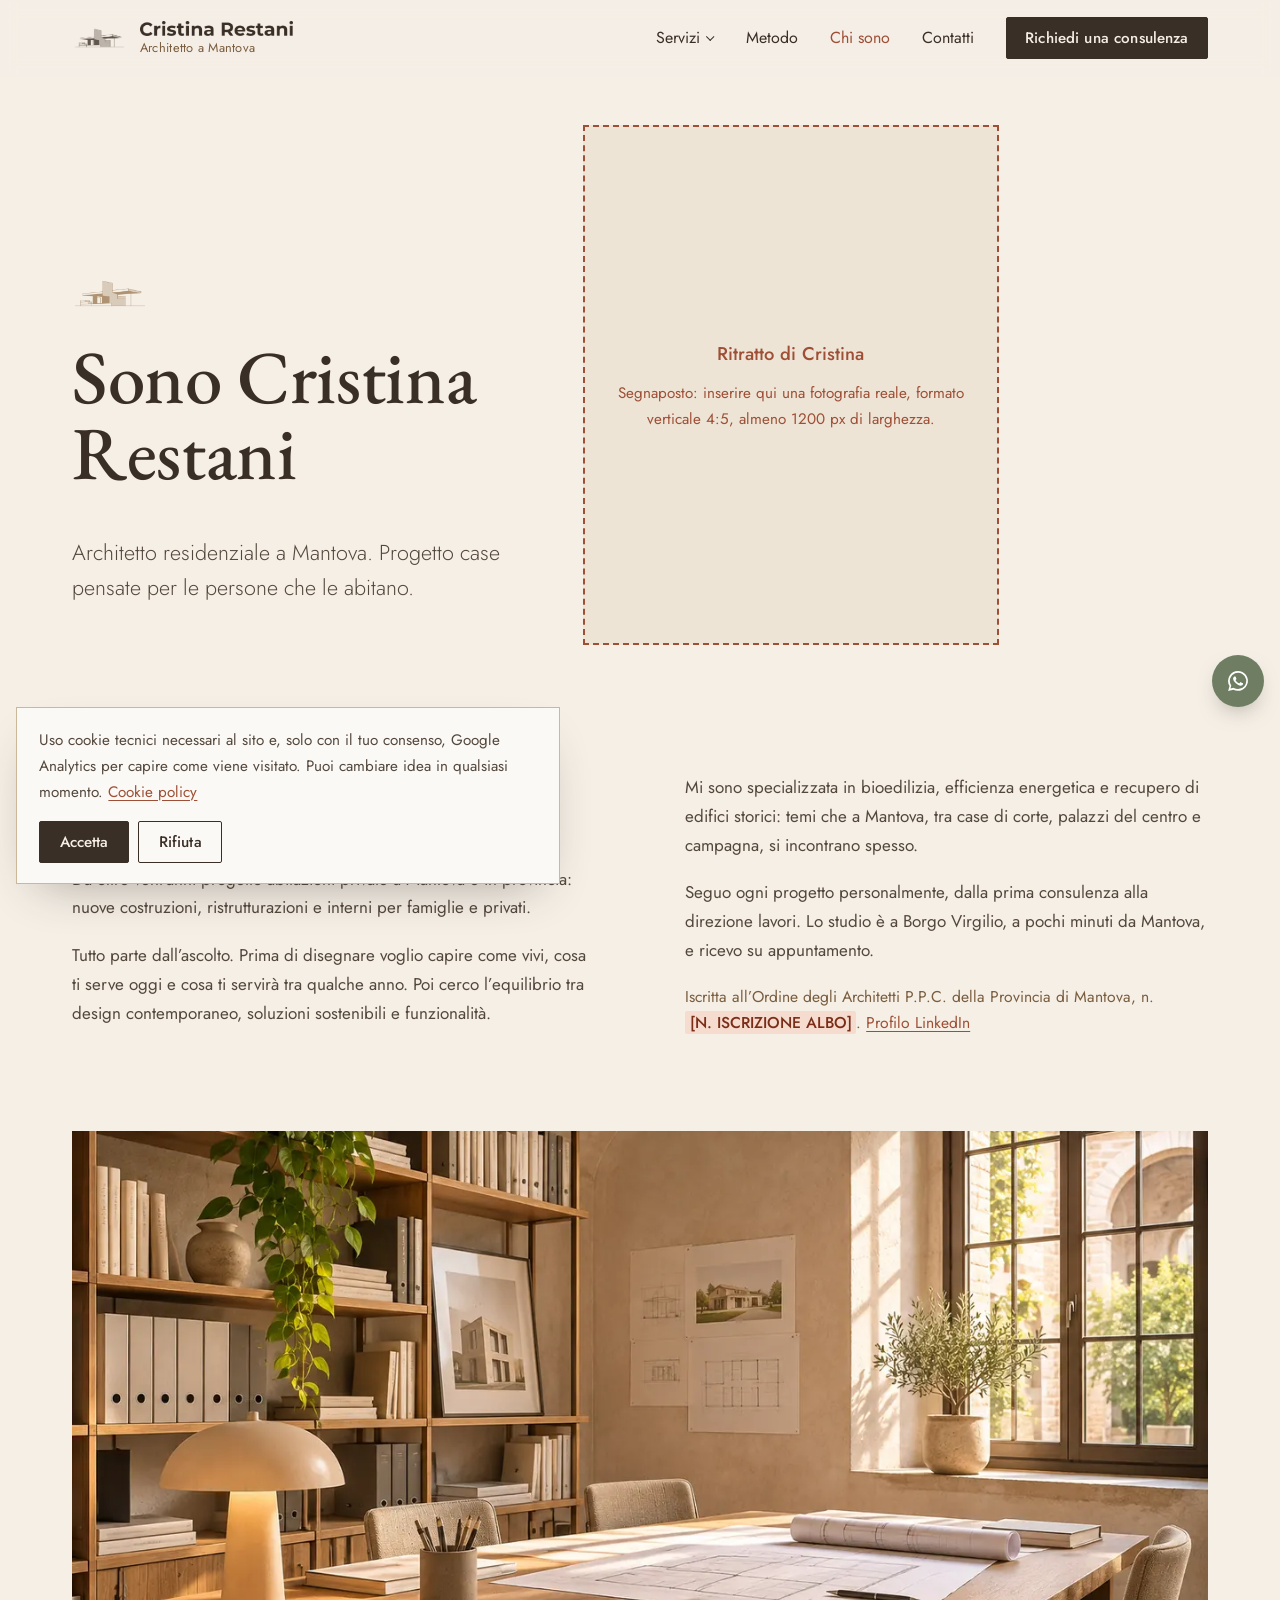
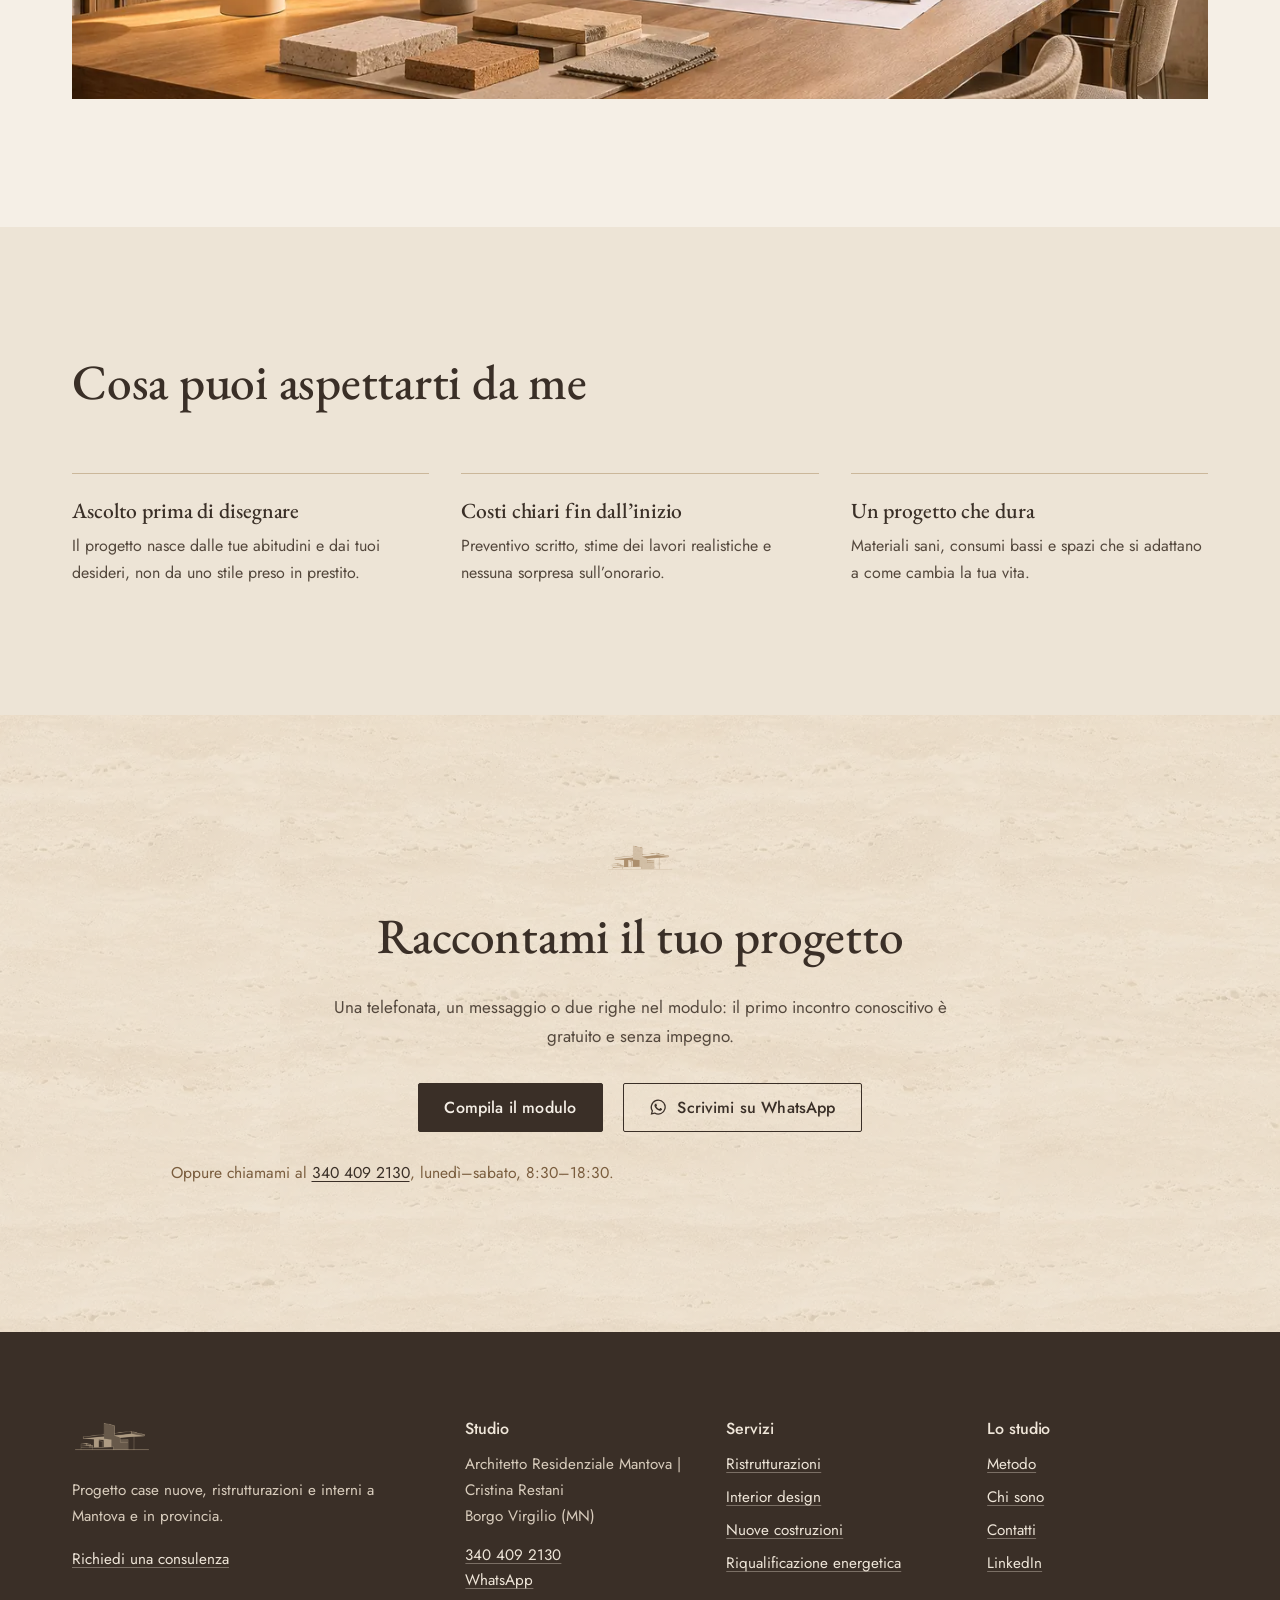
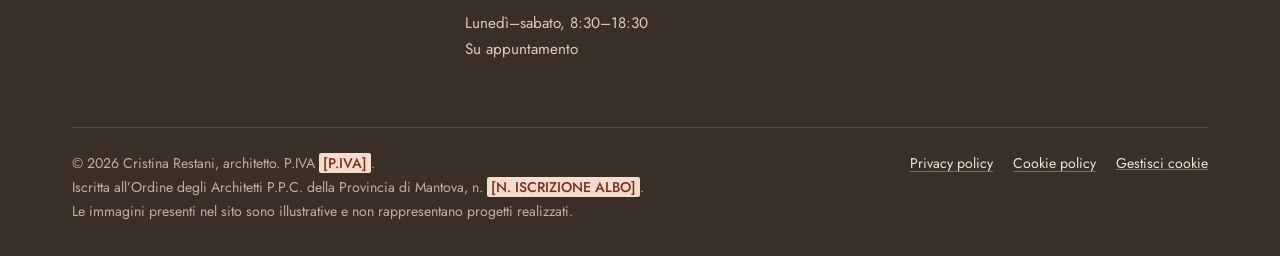
==== commit e17d456c: "Rimosso l'indirizzo; immagine per la fase 3 del Metodo Co-Authored-By: Claude Opus 5.5 <noreply@anth" ====
--- a/chi-sono/index.html
+++ b/chi-sono/index.html
@@ -26,7 +26,7 @@
 <link rel="preload" href="../assets/fonts/eb-garamond-latin-wght-normal.woff2" as="font" type="font/woff2" crossorigin>
 <link rel="preload" href="../assets/fonts/jost-latin-400-normal.woff2" as="font" type="font/woff2" crossorigin>
 <link rel="stylesheet" href="../assets/css/style.css">
-<script type="application/ld+json">{"@context":"https://schema.org","@type":"ProfessionalService","additionalType":"https://www.wikidata.org/wiki/Q42973","@id":"https://www.architettomantova.it/#studio","name":"Architetto Residenziale Mantova | Cristina Restani","alternateName":"Architetto Cristina Restani","description":"Architetto residenziale a Mantova: progettazione case, nuove costruzioni, ristrutturazioni, interior design e riqualificazione energetica. Consulenze e direzione lavori a Mantova e provincia.","url":"https://www.architettomantova.it/","image":"https://www.architettomantova.it/assets/img/og-image.jpg","logo":"https://www.architettomantova.it/assets/favicon/android-chrome-512x512.png","telephone":"+39 340 409 2130","email":"architettocristinarestani@gmail.com","address":{"@type":"PostalAddress","streetAddress":"Via Palatucci","postalCode":"46034","addressLocality":"Borgo Virgilio","addressRegion":"MN","addressCountry":"IT"},"geo":{"@type":"GeoCoordinates","latitude":45.1138341,"longitude":10.7978958},"openingHoursSpecification":[{"@type":"OpeningHoursSpecification","dayOfWeek":["Monday","Tuesday","Wednesday","Thursday","Friday","Saturday"],"opens":"08:30","closes":"18:30"}],"areaServed":[{"@type":"City","name":"Mantova"},{"@type":"City","name":"Borgo Virgilio"},{"@type":"City","name":"Curtatone"},{"@type":"City","name":"Porto Mantovano"},{"@type":"City","name":"San Giorgio Bigarello"},{"@type":"City","name":"Bagnolo San Vito"},{"@type":"City","name":"Roncoferraro"},{"@type":"City","name":"Rivalta sul Mincio"},{"@type":"City","name":"San Silvestro"},{"@type":"City","name":"Cerese"},{"@type":"City","name":"Suzzara"},{"@type":"City","name":"San Benedetto Po"},{"@type":"City","name":"Gonzaga"}],"founder":{"@type":"Person","name":"Cristina Restani","jobTitle":"Architetto","sameAs":["https://www.linkedin.com/in/cristina-restani-8320693a/"]},"sameAs":["https://www.linkedin.com/in/cristina-restani-8320693a/"],"knowsAbout":["Architettura residenziale","Ristrutturazioni","Interior design","Bioedilizia","Efficienza energetica","Recupero di edifici storici"]}</script>
+<script type="application/ld+json">{"@context":"https://schema.org","@type":"ProfessionalService","additionalType":"https://www.wikidata.org/wiki/Q42973","@id":"https://www.architettomantova.it/#studio","name":"Architetto Residenziale Mantova | Cristina Restani","alternateName":"Architetto Cristina Restani","description":"Architetto residenziale a Mantova: progettazione case, nuove costruzioni, ristrutturazioni, interior design e riqualificazione energetica. Consulenze e direzione lavori a Mantova e provincia.","url":"https://www.architettomantova.it/","image":"https://www.architettomantova.it/assets/img/og-image.jpg","logo":"https://www.architettomantova.it/assets/favicon/android-chrome-512x512.png","telephone":"+39 340 409 2130","email":"architettocristinarestani@gmail.com","address":{"@type":"PostalAddress","addressLocality":"Borgo Virgilio","addressRegion":"MN","addressCountry":"IT"},"openingHoursSpecification":[{"@type":"OpeningHoursSpecification","dayOfWeek":["Monday","Tuesday","Wednesday","Thursday","Friday","Saturday"],"opens":"08:30","closes":"18:30"}],"areaServed":[{"@type":"City","name":"Mantova"},{"@type":"City","name":"Borgo Virgilio"},{"@type":"City","name":"Curtatone"},{"@type":"City","name":"Porto Mantovano"},{"@type":"City","name":"San Giorgio Bigarello"},{"@type":"City","name":"Bagnolo San Vito"},{"@type":"City","name":"Roncoferraro"},{"@type":"City","name":"Rivalta sul Mincio"},{"@type":"City","name":"San Silvestro"},{"@type":"City","name":"Cerese"},{"@type":"City","name":"Suzzara"},{"@type":"City","name":"San Benedetto Po"},{"@type":"City","name":"Gonzaga"}],"founder":{"@type":"Person","name":"Cristina Restani","jobTitle":"Architetto","sameAs":["https://www.linkedin.com/in/cristina-restani-8320693a/"]},"sameAs":["https://www.linkedin.com/in/cristina-restani-8320693a/"],"knowsAbout":["Architettura residenziale","Ristrutturazioni","Interior design","Bioedilizia","Efficienza energetica","Recupero di edifici storici"]}</script>
 <script type="application/ld+json">{"@context":"https://schema.org","@type":"BreadcrumbList","itemListElement":[{"@type":"ListItem","position":1,"name":"Home","item":"https://www.architettomantova.it/"},{"@type":"ListItem","position":2,"name":"Chi sono","item":"https://www.architettomantova.it/chi-sono/"}]}</script>
 </head>
 <body class="tema-caldo">
@@ -117,7 +117,7 @@
       </div>
       <div>
         <h2>Studio</h2>
-        <address>Architetto Residenziale Mantova | Cristina Restani<br>Via Palatucci <span class="placeholder">[CIVICO]</span><br>46034 Borgo Virgilio (MN)</address>
+        <address>Architetto Residenziale Mantova | Cristina Restani<br>Borgo Virgilio (MN)</address>
         <p style="margin-top:.8rem"><a href="tel:+393404092130">340 409 2130</a><br><a href="https://wa.me/393404092130?text=Ciao%20Cristina%2C%20ti%20scrivo%20dal%20sito%20architettomantova.it" rel="noopener">WhatsApp</a></p>
         <p>Lunedì–sabato, 8:30–18:30<br>Su appuntamento</p>
       </div>
